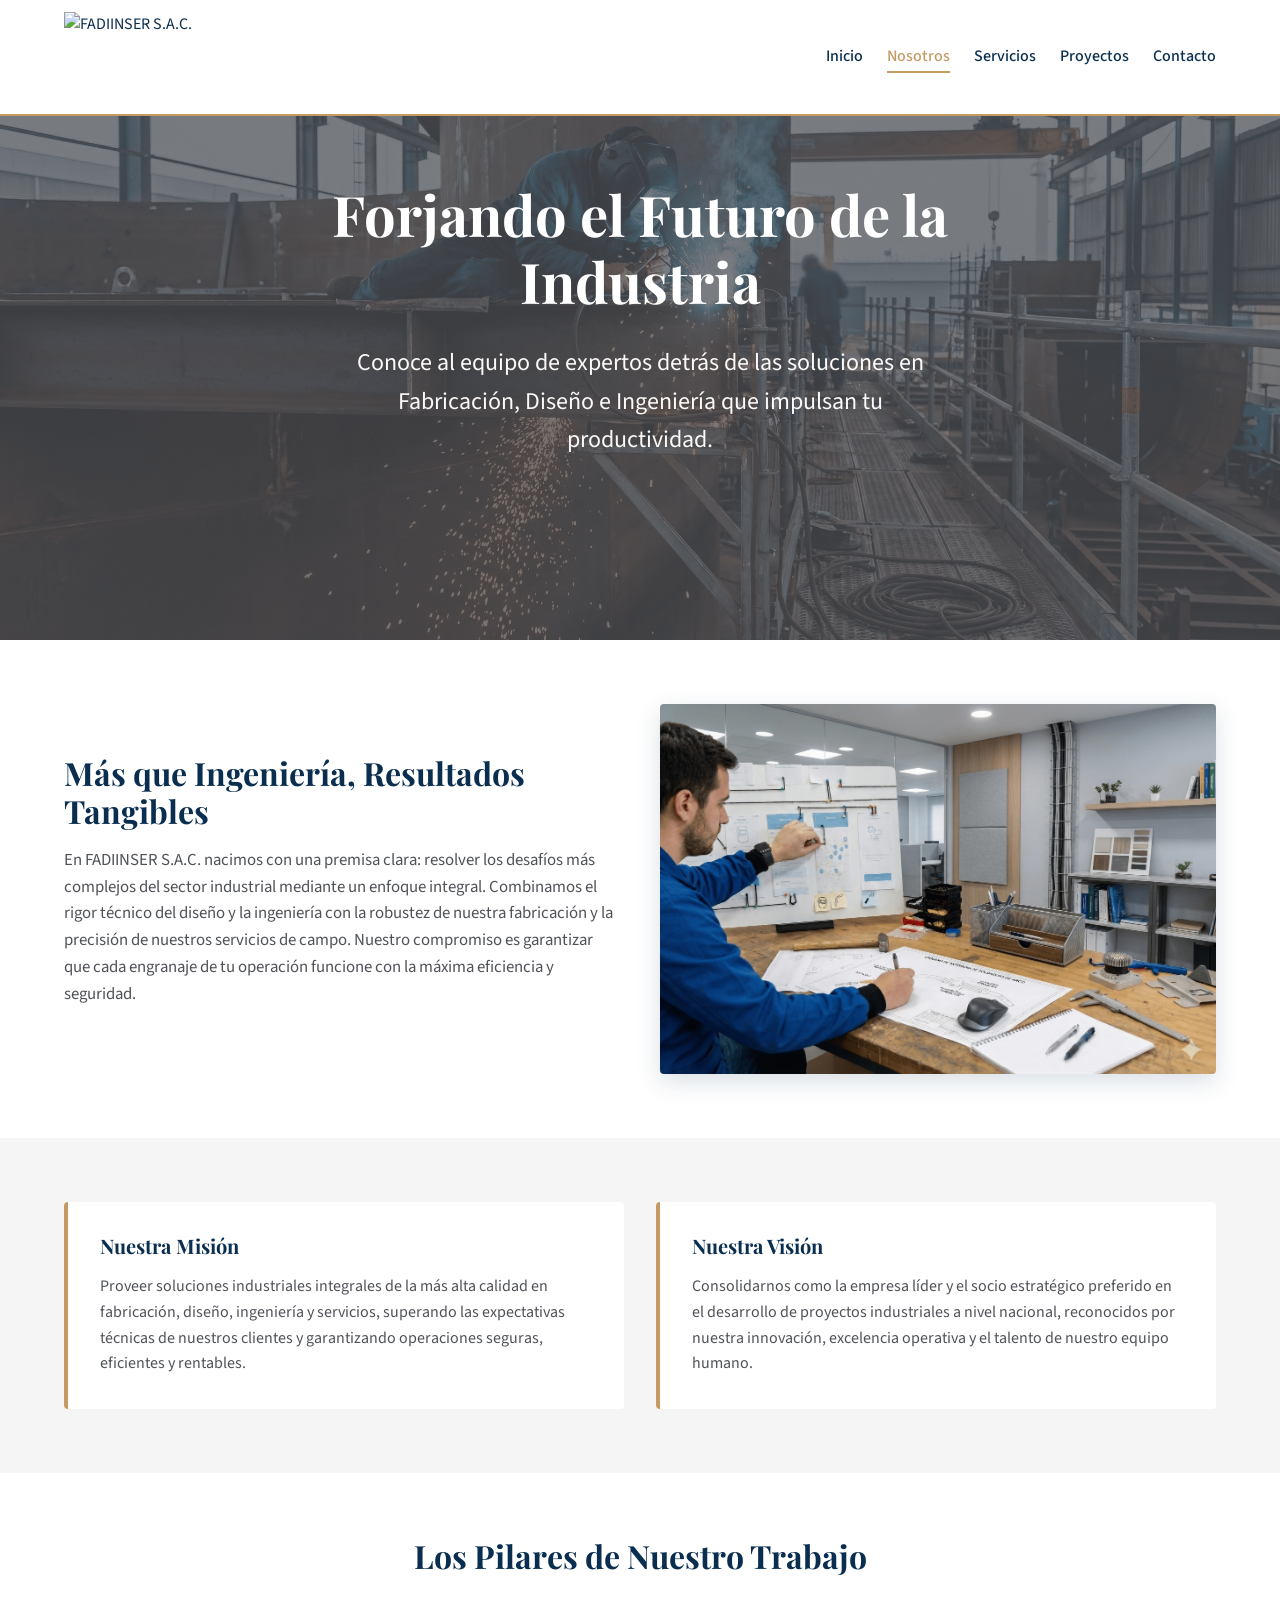
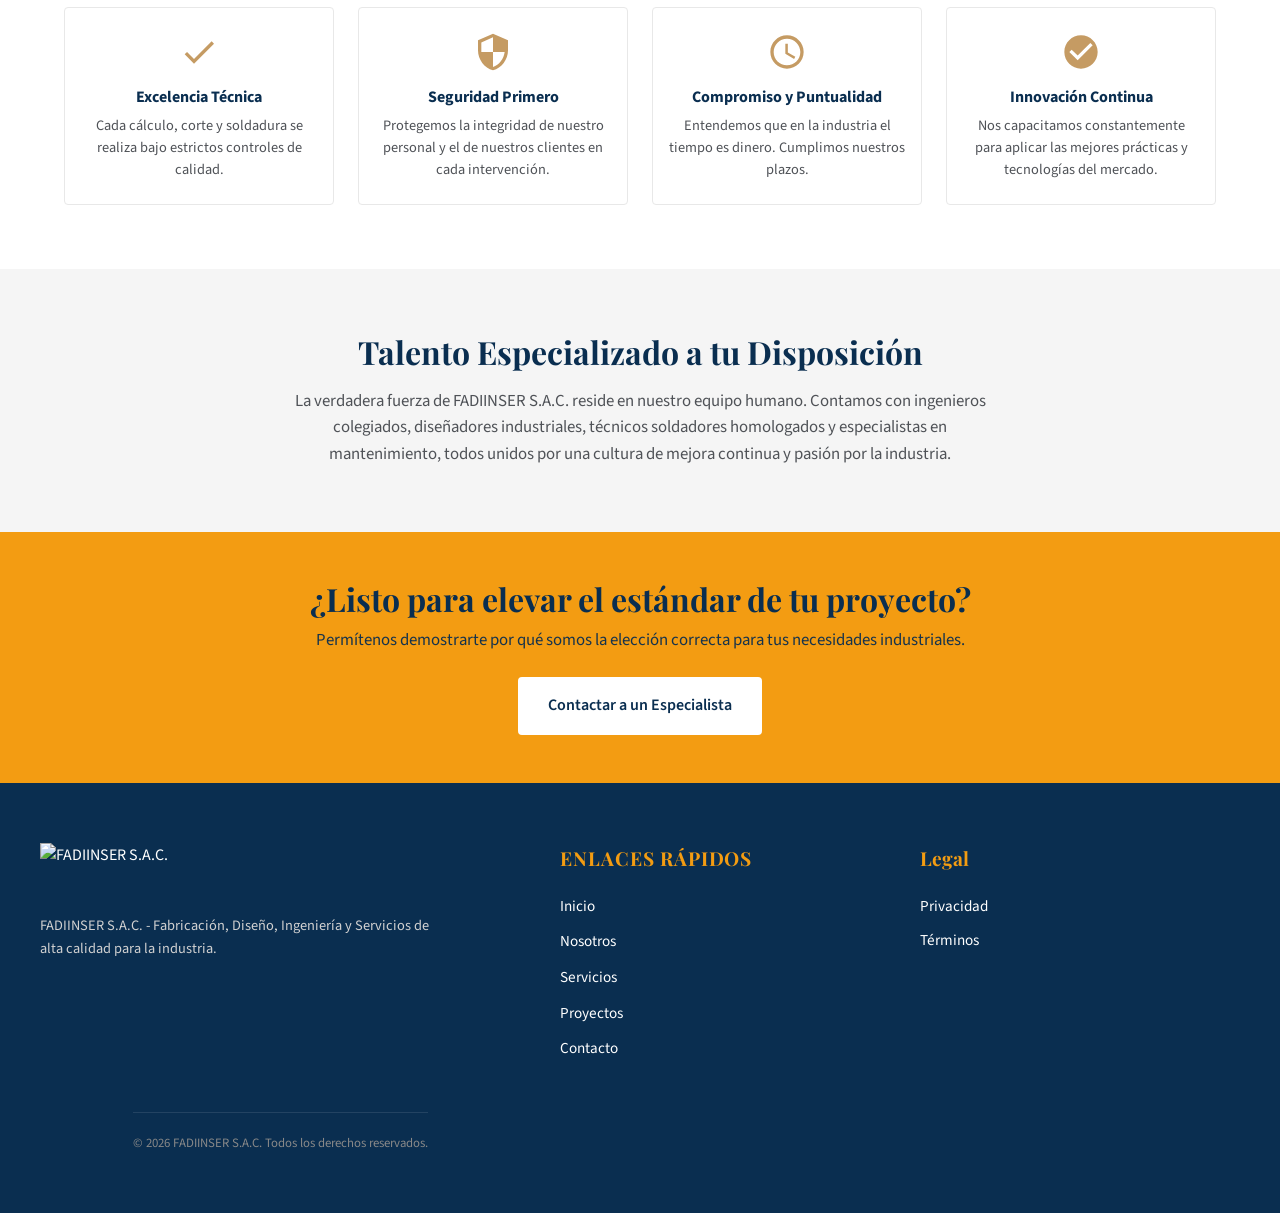
==== nosotros.html @ d908ea47 "Add files via upload" ====
<!DOCTYPE html>
<html lang="es">
<head>
  <meta charset="UTF-8">
  <meta name="viewport" content="width=device-width, initial-scale=1.0">
  <title>Nosotros | FADIINSER S.A.C.</title>
  <meta name="description" content="Conoce a FADIINSER S.A.C. Forjando el futuro de la industria con fabricación, diseño, ingeniería y servicios de excelencia.">
  <link rel="preconnect" href="https://fonts.googleapis.com">
  <link rel="preconnect" href="https://fonts.gstatic.com" crossorigin>
  <link href="https://fonts.googleapis.com/css2?family=Playfair+Display:wght@600;700&family=Source+Sans+3:wght@400;500;600;700&display=swap" rel="stylesheet">
  <link rel="stylesheet" href="css/styles.css">
</head>
<body>
  <header class="site-header">
    <div class="container">
      <a href="index.html" class="logo-link">        
        <img src="assets/logo.png" alt="FADIINSER S.A.C." class="logo-header">
      </a>
      <nav class="nav-main">
        <ul>
          <li><a href="index.html">Inicio</a></li>
          <li><a href="nosotros.html" class="active">Nosotros</a></li>
          <li><a href="index.html#servicios">Servicios</a></li>
          <li><a href="index.html#proyectos">Proyectos</a></li>
          <li><a href="index.html#contacto">Contacto</a></li>
        </ul>
      </nav>
    </div>
  </header>

  <main>
    <!-- 1. Hero Nosotros -->
    <section class="hero hero-about">
      <div class="container">
        <h1>Forjando el Futuro de la Industria</h1>
        <p class="hero-subtitle">
          Conoce al equipo de expertos detrás de las soluciones en Fabricación, Diseño e Ingeniería que impulsan tu productividad.
        </p>
      </div>
    </section>

    <!-- 2. Nuestra Identidad -->
    <section class="section identity-section">
      <div class="container">
        <div class="content-wrap">
          
          <div class="text-block">
            <h2>Más que Ingeniería, Resultados Tangibles</h2>
            <p>En FADIINSER S.A.C. nacimos con una premisa clara: resolver los desafíos más complejos del sector industrial mediante un enfoque integral. Combinamos el rigor técnico del diseño y la ingeniería con la robustez de nuestra fabricación y la precisión de nuestros servicios de campo. Nuestro compromiso es garantizar que cada engranaje de tu operación funcione con la máxima eficiencia y seguridad.</p>
          </div>
          <div class="visual-block">
            <img src="img/somos.png" alt="Fabricación de tanques de mezcla">
          </div>
        </div>
      </div>
    </section>

    <!-- 3. Misión y Visión -->
    <section class="section mission-vision">
      <div class="container">
        <div class="column">
          <h3>Nuestra Misión</h3>
          <p>Proveer soluciones industriales integrales de la más alta calidad en fabricación, diseño, ingeniería y servicios, superando las expectativas técnicas de nuestros clientes y garantizando operaciones seguras, eficientes y rentables.</p>
        </div>
        <div class="column">
          <h3>Nuestra Visión</h3>
          <p>Consolidarnos como la empresa líder y el socio estratégico preferido en el desarrollo de proyectos industriales a nivel nacional, reconocidos por nuestra innovación, excelencia operativa y el talento de nuestro equipo humano.</p>
        </div>
      </div>
    </section>

    <!-- 4. Valores Corporativos -->
    <section class="section">
      <div class="container">
        <div class="section-title">
          <h2>Los Pilares de Nuestro Trabajo</h2>
        </div>
        <div class="values-grid">
          <div class="value-card">
            <svg xmlns="http://www.w3.org/2000/svg" viewBox="0 0 24 24" fill="currentColor" aria-hidden="true">
              <path d="M9 16.17L4.83 12l-1.42 1.41L9 19 21 7l-1.41-1.41L9 16.17z"/>
            </svg>
            <h3>Excelencia Técnica</h3>
            <p>Cada cálculo, corte y soldadura se realiza bajo estrictos controles de calidad.</p>
          </div>
          <div class="value-card">
            <svg xmlns="http://www.w3.org/2000/svg" viewBox="0 0 24 24" fill="currentColor" aria-hidden="true">
              <path d="M12 1L3 5v6c0 5.55 3.84 10.74 9 12 5.16-1.26 9-6.45 9-12V5l-9-4zm0 10.99h7c-.53 4.12-3.28 7.79-7 8.94V12H5V6.3l7-3.11v8.8z"/>
            </svg>
            <h3>Seguridad Primero</h3>
            <p>Protegemos la integridad de nuestro personal y el de nuestros clientes en cada intervención.</p>
          </div>
          <div class="value-card">
            <svg xmlns="http://www.w3.org/2000/svg" viewBox="0 0 24 24" fill="currentColor" aria-hidden="true">
              <path d="M11.99 2C6.47 2 2 6.48 2 12s4.47 10 9.99 10C17.52 22 22 17.52 22 12S17.52 2 11.99 2zM12 20c-4.42 0-8-3.58-8-8s3.58-8 8-8 8 3.58 8 8-3.58 8-8 8zm.5-13H11v6l5.25 3.15.75-1.23-4.5-2.67z"/>
            </svg>
            <h3>Compromiso y Puntualidad</h3>
            <p>Entendemos que en la industria el tiempo es dinero. Cumplimos nuestros plazos.</p>
          </div>
          <div class="value-card">
            <svg xmlns="http://www.w3.org/2000/svg" viewBox="0 0 24 24" fill="currentColor" aria-hidden="true">
              <path d="M12 2C6.48 2 2 6.48 2 12s4.48 10 10 10 10-4.48 10-10S17.52 2 12 2zm-2 15l-5-5 1.41-1.41L10 14.17l7.59-7.59L19 8l-9 9z"/>
            </svg>
            <h3>Innovación Continua</h3>
            <p>Nos capacitamos constantemente para aplicar las mejores prácticas y tecnologías del mercado.</p>
          </div>
        </div>
      </div>
    </section>

    <!-- 5. El Equipo -->
    <section class="section team-section">
      <div class="container">
        <div class="content-wrap">
          <h2>Talento Especializado a tu Disposición</h2>
          <p>La verdadera fuerza de FADIINSER S.A.C. reside en nuestro equipo humano. Contamos con ingenieros colegiados, diseñadores industriales, técnicos soldadores homologados y especialistas en mantenimiento, todos unidos por una cultura de mejora continua y pasión por la industria.</p>
        </div>
      </div>
    </section>

    <!-- 6. CTA Cierre -->
    <section class="cta-strip">
      <div class="container">
        <h2>¿Listo para elevar el estándar de tu proyecto?</h2>
        <p>Permítenos demostrarte por qué somos la elección correcta para tus necesidades industriales.</p>
        <a href="index.html#contacto" class="btn">Contactar a un Especialista</a>
      </div>
    </section>
  </main>

  <footer class="site-footer">
    <div class="footer-grid">
      <div class="footer-brand">
        <img src="assets/logo.png" alt="FADIINSER S.A.C.">
        <p>FADIINSER S.A.C. - Fabricación, Diseño, Ingeniería y Servicios de alta calidad para la industria.</p>
      </div>
      <div class="footer-links">
        <h4>Enlaces rápidos</h4>
        <ul>
          <li><a href="index.html">Inicio</a></li>
          <li><a href="nosotros.html">Nosotros</a></li>
          <li><a href="index.html#servicios">Servicios</a></li>
          <li><a href="index.html#proyectos">Proyectos</a></li>
          <li><a href="index.html#contacto">Contacto</a></li>
        </ul>
      </div>
      <div class="footer-contact">
        <h4>Legal</h4>
        <p><a href="#">Privacidad</a></p>
        <p><a href="#">Términos</a></p>
      </div>
      
    <div class="footer-bottom">
      <p>© 2026 FADIINSER S.A.C. Todos los derechos reservados.</p>
    </div>
  </footer>
</body>
</html>
---- css/styles.css ----
/* ============================================
   FADIINSER S.A.C. - Estilos Corporativos
   Paleta: #0A2E50 | #C59B63 | #4F5257 | #F39C12
   ============================================ */

:root {
  --color-primary: #0A2E50;
  --color-secondary: #C59B63;
  --color-neutral: #4F5257;
  --color-cta: #F39C12;
  --color-white: #ffffff;
  --color-light: #f5f5f5;
  --color-text-light: #e8e8e8;
  --font-heading: 'Playfair Display', 'Georgia', serif;
  --font-body: 'Source Sans 3', 'Segoe UI', sans-serif;
  --max-width: 1200px;
  --section-padding: 4rem 1.5rem;
  --transition: 0.3s ease;
  --header-offset: 5rem;
}

*, *::before, *::after {
  box-sizing: border-box;
  margin: 0;
  padding: 0;
}

html {
  scroll-behavior: smooth;
}

body {
  font-family: var(--font-body);
  font-size: 1rem;
  line-height: 1.6;
  color: var(--color-primary);
  background: var(--color-white);
  overflow-x: hidden;
}

img {
  max-width: 100%;
  height: auto;
  display: block;
}

a {
  color: inherit;
  text-decoration: none;
  transition: color var(--transition), opacity var(--transition);
}

ul {
  list-style: none;
}

/* Tipografía */
h1, h2, h3 {
  font-family: var(--font-heading);
  color: var(--color-primary);
  font-weight: 700;
  line-height: 1.2;
}

h1 { font-size: clamp(2rem, 5vw, 2.75rem); }
h2 { font-size: clamp(1.5rem, 4vw, 2rem); margin-bottom: 1rem; }
h3 { font-size: 1.25rem; margin-bottom: 0.75rem; }

/* Botones */
.btn {
  display: inline-block;
  padding: 0.875rem 1.75rem;
  font-family: var(--font-body);
  font-weight: 600;
  font-size: 1rem;
  border-radius: 4px;
  border: 2px solid transparent;
  cursor: pointer;
  transition: background var(--transition), color var(--transition), border-color var(--transition), transform 0.2s ease;
}

.btn:hover {
  transform: translateY(-2px);
  background-color: #C59B63; /* Usando tu paleta dorada */
  border-color: #0A2E50;
}

.btn-primary {
  background: var(--color-cta);
  color: var(--color-primary);
  border-color: var(--color-cta);
}

.btn-primary:hover {
  background: #e08e0b;
  border-color: #e08e0b;
  color: var(--color-primary);
}

.btn-secondary {
  background: transparent;
  color: var(--color-neutral);
  border-color: var(--color-neutral);
}

.btn-secondary:hover {
  background: var(--color-neutral);
  color: var(--color-white);
}

/* Navegación */
.site-header {
  position: fixed;
  top: 0;
  left: 0;
  right: 0;
  z-index: 1000;
  background: #ffffff;
  border-bottom: 2px solid var(--color-secondary);
}

.site-header .container {
  display: flex;
  align-items: center;
  justify-content: space-between;
  max-width: var(--max-width);
  margin: 0 auto;
  padding: 0.75rem 1.5rem;
}

.logo-header {
  height: 90px;
  width: auto;
}

.nav-main ul {
  display: flex;
  gap: 1.5rem;
  align-items: center;
}

.nav-main a {
  color: var(--color-primary);
  font-weight: 500;
  padding: 0.25rem 0;
  border-bottom: 2px solid transparent;
}

.nav-main a:hover,
.nav-main a.active {
  color: var(--color-secondary);
  border-bottom-color: var(--color-secondary);
}

/* Hero Home */
.hero {
  min-height: 100vh;
  display: flex;
  align-items: center;
  justify-content: center;
  text-align: center;
  position: relative;
  background: var(--color-primary) url("../img/Portada.png") center/cover no-repeat;
  padding: 6rem 1.5rem 4rem;
}

.hero::before {
  content: '';
  position: absolute;
  inset: 0;
  background: linear-gradient(135deg, rgba(10, 46, 80, 0.78) 0%, rgba(10, 46, 80, 0.6) 45%, rgba(10, 46, 80, 0.85) 100%);
}

.hero .container {
  position: relative;
  z-index: 1;
  max-width: 750px;
}

.hero h1 {
  color: #ffffff;
  margin-bottom: 1rem;
}

.hero .hero-subtitle {
  color: var(--color-text-light);
  font-size: 1.125rem;
  margin-bottom: 2rem;
  max-width: 600px;
  margin-left: auto;
  margin-right: auto;
}

.hero-buttons {
  display: flex;
  flex-wrap: wrap;
  gap: 1rem;
  justify-content: center;
}

/* Cintillo de Confianza */
.trust-strip {
  background: var(--color-light);
  padding: 2rem 1.5rem;
  border-top: 3px solid var(--color-secondary);
  border-bottom: 3px solid var(--color-secondary);
}

.trust-strip .container {
  max-width: var(--max-width);
  margin: 0 auto;
  display: grid;
  grid-template-columns: repeat(3, 1fr);
  gap: 2rem;
  text-align: center;
}

.trust-item {
  padding: 0 1rem;
}

.trust-item svg {
  width: 48px;
  height: 48px;
  margin: 0 auto 0.75rem;
  display: block;
  color: var(--color-secondary);
}

.trust-item h3 {
  font-size: 1rem;
  color: var(--color-primary);
  margin-bottom: 0.25rem;
}

.trust-item p {
  font-size: 0.9rem;
  color: var(--color-neutral);
}

/* Secciones genéricas */
.section {
  padding: var(--section-padding);
}

/* Compensar header fijo al hacer scroll a anclas (#servicios, #proyectos, #contacto, etc.) */
section[id] {
  scroll-margin-top: var(--header-offset);
}

.container {
  max-width: var(--max-width);
  margin: 0 auto;
  padding: 0 1.5rem;
}

.section-title {
  text-align: center;
  margin-bottom: 2rem;
}

.section-title h2 {
  margin-bottom: 0.5rem;
}

.section-title .subtitle {
  color: var(--color-neutral);
  font-size: 1.05rem;
}

/* Quiénes Somos (resumen) */
.about-summary {
  background: var(--color-white);
}

.about-summary .content-wrap {
  max-width: 720px;
  margin: 0 auto;
  text-align: center;
}

.about-summary p {
  color: var(--color-neutral);
  margin-bottom: 1.5rem;
  font-size: 1.05rem;
}

.link-cta {
  color: var(--color-cta) !important;
  font-weight: 600;
  border-bottom: 2px solid var(--color-cta);
  padding-bottom: 2px;
}

.link-cta:hover {
  opacity: 0.85;
}

/* Grid Servicios */
.services-grid {
  display: grid;
  grid-template-columns: repeat(4, 1fr);
  gap: 1.5rem;
  margin-top: 2rem;
}

.service-card {
  background: var(--color-white);
  border: 1px solid #e0e0e0;
  border-top: 4px solid var(--color-secondary);
  padding: 1.75rem;
  border-radius: 4px;
  transition: box-shadow var(--transition), transform var(--transition);
}

.service-card:hover {
  box-shadow: 0 8px 24px rgba(10, 46, 80, 0.12);
  transform: translateY(-4px);
}

.service-card h3 {
  color: var(--color-primary);
  margin-bottom: 0.75rem;
  font-family: var(--font-body);
  font-weight: 700;
}

.service-card p {
  color: var(--color-neutral);
  font-size: 0.95rem;
  margin-bottom: 1rem;
}

.service-card a {
  color: var(--color-cta);
  font-weight: 600;
  font-size: 0.95rem;
}

.service-card a:hover {
  text-decoration: underline;
}

/* Proyectos Destacados */
.projects-section {
  background: var(--color-light);
}

.projects-gallery {
  display: grid;
  grid-template-columns: repeat(3, 1fr);
  gap: 1.5rem;
  margin-top: 2rem;
}

.project-item {
  position: relative;
  border-radius: 4px;
  overflow: hidden;
  aspect-ratio: 4/3;
  background: var(--color-neutral);
}

.project-item img {
  width: 100%;
  height: 100%;
  object-fit: cover;
}

.project-item .caption {
  position: absolute;
  bottom: 0;
  left: 0;
  right: 0;
  padding: 1.25rem;
  background: linear-gradient(transparent, rgba(10, 46, 80, 0.9));
  color: var(--color-white);
  font-weight: 600;
  font-size: 1rem;
}

/* Contacto */
.contact-section .container {
  display: grid;
  grid-template-columns: 1fr 1fr;
  gap: 3rem;
  align-items: start;
}

.contact-info h2 {
  margin-bottom: 1rem;
}

.contact-info p {
  color: var(--color-neutral);
  margin-bottom: 1.5rem;
}

.contact-form {
  background: var(--color-light);
  padding: 2rem;
  border-radius: 4px;
  border-top: 4px solid var(--color-secondary);
}

.contact-form label {
  display: block;
  font-weight: 600;
  color: var(--color-primary);
  margin-bottom: 0.35rem;
  font-size: 0.95rem;
}

.contact-form input,
.contact-form textarea {
  width: 100%;
  padding: 0.75rem;
  margin-bottom: 1rem;
  border: 1px solid #ccc;
  border-radius: 4px;
  font-family: var(--font-body);
  font-size: 1rem;
}

.contact-form textarea {
  min-height: 120px;
  resize: vertical;
}

.contact-form button[type="submit"] {
  width: 100%;
  padding: 0.875rem;
  background: var(--color-cta);
  color: var(--color-primary);
  border: none;
  font-weight: 600;
  font-size: 1rem;
  border-radius: 4px;
  cursor: pointer;
  transition: background var(--transition);
}

.contact-form button[type="submit"]:hover {
  background: #e08e0b;
}

.whatsapp-btn {
  margin-bottom: 1.5rem;
}

/* Footer */
.site-footer {
  background: var(--color-primary);
  color: var(--color-text-light);
  padding: 3rem 1.5rem 1.5rem;
}

.footer-grid {
  max-width: var(--max-width);
  margin: 0 auto 2rem;
  display: grid;
  grid-template-columns: 2fr 1fr;
  gap: 2rem;
  align-items: start;
}

.footer-brand img {
  height: 56px;
  width: auto;
  margin-bottom: 0.75rem;
}

.footer-brand p {
  font-size: 0.95rem;
  max-width: 400px;
  line-height: 1.5;
  color: rgba(255,255,255,0.9);
}

.footer-links h4 {
  color: var(--color-white);
  font-size: 0.9rem;
  text-transform: uppercase;
  letter-spacing: 0.05em;
  margin-bottom: 1rem;
  font-family: var(--font-body);
}

.footer-links ul {
  display: block;         /* Lista en columna */
  padding-left: 0;
  margin: 0;
}

.footer-links ul li + li {
  margin-top: 0.35rem;    /* Espaciado vertical entre enlaces */
}

.footer-links a {
  color: rgba(255,255,255,0.85);
  font-size: 0.95rem;
}

.footer-links a:hover {
  color: var(--color-secondary);
}

.footer-bottom {
  max-width: var(--max-width);
  margin: 0 auto;
  padding-top: 1.5rem;
  border-top: 1px solid rgba(255,255,255,0.15);
  text-align: center;
  font-size: 0.9rem;
  color: rgba(255,255,255,0.75);
}

/* ========== PÁGINA NOSOTROS ========== */

.hero-about {
  min-height: 60vh;
  display: flex;
  align-items: center;
  justify-content: center;
  text-align: center;
  position: relative;
  background: var(--color-neutral) url('../img/proyecto-tanques-mezcla.png') center/cover no-repeat;
  padding: 7rem 1.5rem 4rem;
}

.hero-about::before {
  content: '';
  position: absolute;
  inset: 0;
  background: rgba(79, 82, 87, 0.75);
}

.hero-about .container {
  position: relative;
  z-index: 1;
}

.hero-about h1 {
  color: var(--color-white);
  margin-bottom: 0.75rem;
}

.hero-about .hero-subtitle {
  color: var(--color-text-light);
  font-size: 1.125rem;
  max-width: 600px;
  margin: 0 auto;
}

/* Identidad */
.identity-section .content-wrap {
  display: grid;
  grid-template-columns: 1fr 1fr;
  gap: 2.5rem;
  align-items: center;
}

.identity-section .text-block p {
  color: var(--color-neutral);
  font-size: 1.05rem;
  margin-bottom: 1rem;
}

.identity-section .visual-block {
  border-radius: 4px;
  overflow: hidden;
  box-shadow: 0 8px 24px rgba(10, 46, 80, 0.15);
}

.identity-section .visual-block img {
  width: 100%;
  height: 100%;
  object-fit: cover;
}

/* Misión y Visión */
.mission-vision {
  background: var(--color-light);
}

.mission-vision .container {
  display: grid;
  grid-template-columns: 1fr 1fr;
  gap: 2rem;
}

.mission-vision .column {
  background: var(--color-white);
  padding: 2rem;
  border-radius: 4px;
  border-left: 4px solid var(--color-secondary);
}

.mission-vision h3 {
  margin-bottom: 1rem;
}

.mission-vision p {
  color: var(--color-neutral);
  font-size: 1rem;
}

/* Valores (4 columnas) */
.values-grid {
  display: grid;
  grid-template-columns: repeat(4, 1fr);
  gap: 1.5rem;
  margin-top: 2rem;
}

.value-card {
  text-align: center;
  padding: 1.5rem 1rem;
  background: var(--color-white);
  border: 1px solid #e8e8e8;
  border-radius: 4px;
  transition: box-shadow var(--transition);
}

.value-card:hover {
  box-shadow: 0 6px 20px rgba(10, 46, 80, 0.1);
}

.value-card svg {
  width: 40px;
  height: 40px;
  margin: 0 auto 1rem;
  display: block;
  color: var(--color-secondary);
}

.value-card h3 {
  font-size: 1rem;
  color: var(--color-primary);
  margin-bottom: 0.5rem;
  font-family: var(--font-body);
}

.value-card p {
  color: var(--color-neutral);
  font-size: 0.9rem;
  line-height: 1.5;
}

/* Equipo */
.team-section {
  background: var(--color-light);
}

.team-section .content-wrap {
  max-width: 720px;
  margin: 0 auto;
  text-align: center;
}

.team-section p {
  color: var(--color-neutral);
  font-size: 1.05rem;
}

/* CTA Cierre Nosotros */
.cta-strip {
  background: var(--color-cta);
  padding: 3rem 1.5rem;
  text-align: center;
}

.cta-strip h2 {
  color: var(--color-primary);
  margin-bottom: 0.5rem;
}

.cta-strip p {
  color: var(--color-primary);
  margin-bottom: 1.5rem;
  font-size: 1.05rem;
  opacity: 0.95;
}

.cta-strip .btn {
  background: var(--color-white);
  color: var(--color-primary);
  border-color: var(--color-white);
}

.cta-strip .btn:hover {
  background: var(--color-primary);
  color: var(--color-white);
  border-color: var(--color-primary);
}

/* Placeholder imágenes */
.hero-placeholder,
.project-placeholder,
.identity-placeholder {
  background: linear-gradient(135deg, var(--color-neutral) 0%, var(--color-primary) 100%);
  display: flex;
  align-items: center;
  justify-content: center;
  color: rgba(255,255,255,0.6);
  font-size: 0.9rem;
  text-align: center;
  padding: 2rem;
}

.project-placeholder { aspect-ratio: 4/3; }
.identity-placeholder { min-height: 280px; }

/* Responsive */
@media (max-width: 992px) {
  .services-grid {
    grid-template-columns: repeat(2, 1fr);
  }
  .projects-gallery {
    grid-template-columns: 1fr;
  }
  .contact-section .container {
    grid-template-columns: 1fr;
  }
  .mission-vision .container {
    grid-template-columns: 1fr;
  }
  .identity-section .content-wrap {
    grid-template-columns: 1fr;
  }
  .values-grid {
    grid-template-columns: repeat(2, 1fr);
  }
  .footer-grid {
    grid-template-columns: 1fr;
  }
}

@media (max-width: 768px) {
  .trust-strip .container {
    grid-template-columns: 1fr;
  }
  .services-grid {
    grid-template-columns: 1fr;
  }
  .values-grid {
    grid-template-columns: 1fr;
  }
  .hero-buttons {
    flex-direction: column;
  }
  .hero-buttons .btn {
    width: 100%;
    max-width: 280px;
  }
  .nav-main ul {
    gap: 1rem;
  }
}

@media (max-width: 480px) {
  :root {
    --section-padding: 3rem 1rem;
  }
  .site-header .container {
    flex-direction: column;
    gap: 0.75rem;
  }
  .nav-main ul {
    flex-wrap: wrap;
    justify-content: center;
  }
}

/* En tu archivo CSS */
.logo-principal {
  height: 80px; /* Ajusta este número según lo que necesites */
  width: auto;  /* Esto mantiene la proporción de la imagen */
}

/* Estilos para la sección Quiénes Somos */
.about-grid {
  display: flex;
  align-items: center; /* Centra todo verticalmente */
  gap: 40px; /* Le da un respiro entre la foto y el texto */
  padding: 40px 0;
}

.about-image {
  flex: 1; /* Toma la mitad del ancho de la pantalla */
}

.about-image img {
  width: 100%;
  border-radius: 10px; /* Le da unos bordes redondeados elegantes */
  box-shadow: 0 4px 15px rgba(0,0,0,0.1); /* Le pone una sombrita profesional */
}

.about-text {
  flex: 1; /* Toma la otra mitad del ancho */
}

/* Sección Hero 'Nosotros' - Solución Exacta  portada*/
.hero-about {
  /* PASO CLAVE: Usamos la imagen como FONDO de la sección completa */
  /* El linear-gradient aplica una capa azul oscuro transparente (0.7) para que el texto blanco resalte */
  background: var(--color-primary) url("../img/hero-about.png") center/cover no-repeat;
  
  background-size: cover;       /* La imagen se estira para cubrir todo */
  background-position: center;   /* La imagen se centra */
  background-repeat: no-repeat; /* No se repite */
  
  /* Aumento de padding para darle altura profesional a la sección hero */
  padding: 180px 0;             /* Mucho más espacio arriba y abajo */
  
  /* Centrado de todo el texto */
  text-align: center;
  color: #ffffff;               /* Texto blanco */
}

/* Alineación y estructura del contenedor interno */
.hero-about .container {
  max-width: 800px; /* Limitamos el ancho para que el texto no sea muy largo */
  margin: 0 auto;    /* Centramos el contenedor */
  display: flex;
  flex-direction: column;
  align-items: center; /* Centrado horizontal de los elementos flex */
}

/* Estilo para el título H1 centrado */
.hero-about h1 {
  font-size: 3.5rem; /* Título grande */
  color: #ffffff;
  margin-bottom: 30px;
  font-weight: 700;
}

/* Estilo para el subtítulo P centrado */
.hero-about .hero-subtitle {
  font-size: 1.5rem; /* Subtítulo grande */
  color: #fcfaf8;
  line-height: 1.6;
  margin: 0;
}

/* Estilos para el Footer (Referencia image_e51dc8.png) */
.site-footer {
  background-color: #0A2E50; /* Azul oscuro corporativo */
  color: #ffffff;
  padding: 60px 0 20px;
}

.footer-grid {
  display: grid;
  grid-template-columns: 1.5fr 1fr 1fr; /* Tres columnas */
  gap: 40px;
  margin-bottom: 40px;
}

/* Títulos en Ámbar Brillante como en la imagen */
.site-footer h4 {
  color: #F39C12; 
  font-family: 'Playfair Display', serif;
  margin-bottom: 20px;
  font-size: 1.2rem;
}

.footer-brand p {
  font-size: 0.9rem;
  line-height: 1.6;
  margin-top: 15px;
  color: #d1d1d1;
}

.footer-links ul {
  list-style: none;
  padding: 0;
}

.footer-links li {
  margin-bottom: 10px;
}

.footer-links a, .footer-contact a {
  color: #ffffff;
  text-decoration: none;
  transition: color 0.3s;
}

.footer-links a:hover {
  color: #F39C12;
}

.footer-contact p {
  margin-bottom: 10px;
  font-size: 0.95rem;
}

.footer-bottom {
  border-top: 1px solid rgba(255, 255, 255, 0.1);
  padding-top: 20px;
  text-align: center;
  font-size: 0.8rem;
  color: #888;
}

/* Ajuste para el logo en el footer */
.footer-logo {
  height: 40px; /* Ajusta según el tamaño de tu logo */
  width: auto;
  filter: brightness(0) invert(1); /* Opcional: hace el logo blanco si es necesario */
}

/* Esto justifica todos los párrafos que estén dentro de about-text */
.about-text p {
  text-align: justify;
  line-height: 1.6; /* Un poquito de espacio entre líneas para que se lea mejor */
}

.Services-grid p {
  text-align: center;
  line-height: 1.6; /* Un poquito de espacio entre líneas para que se lea mejor */
}
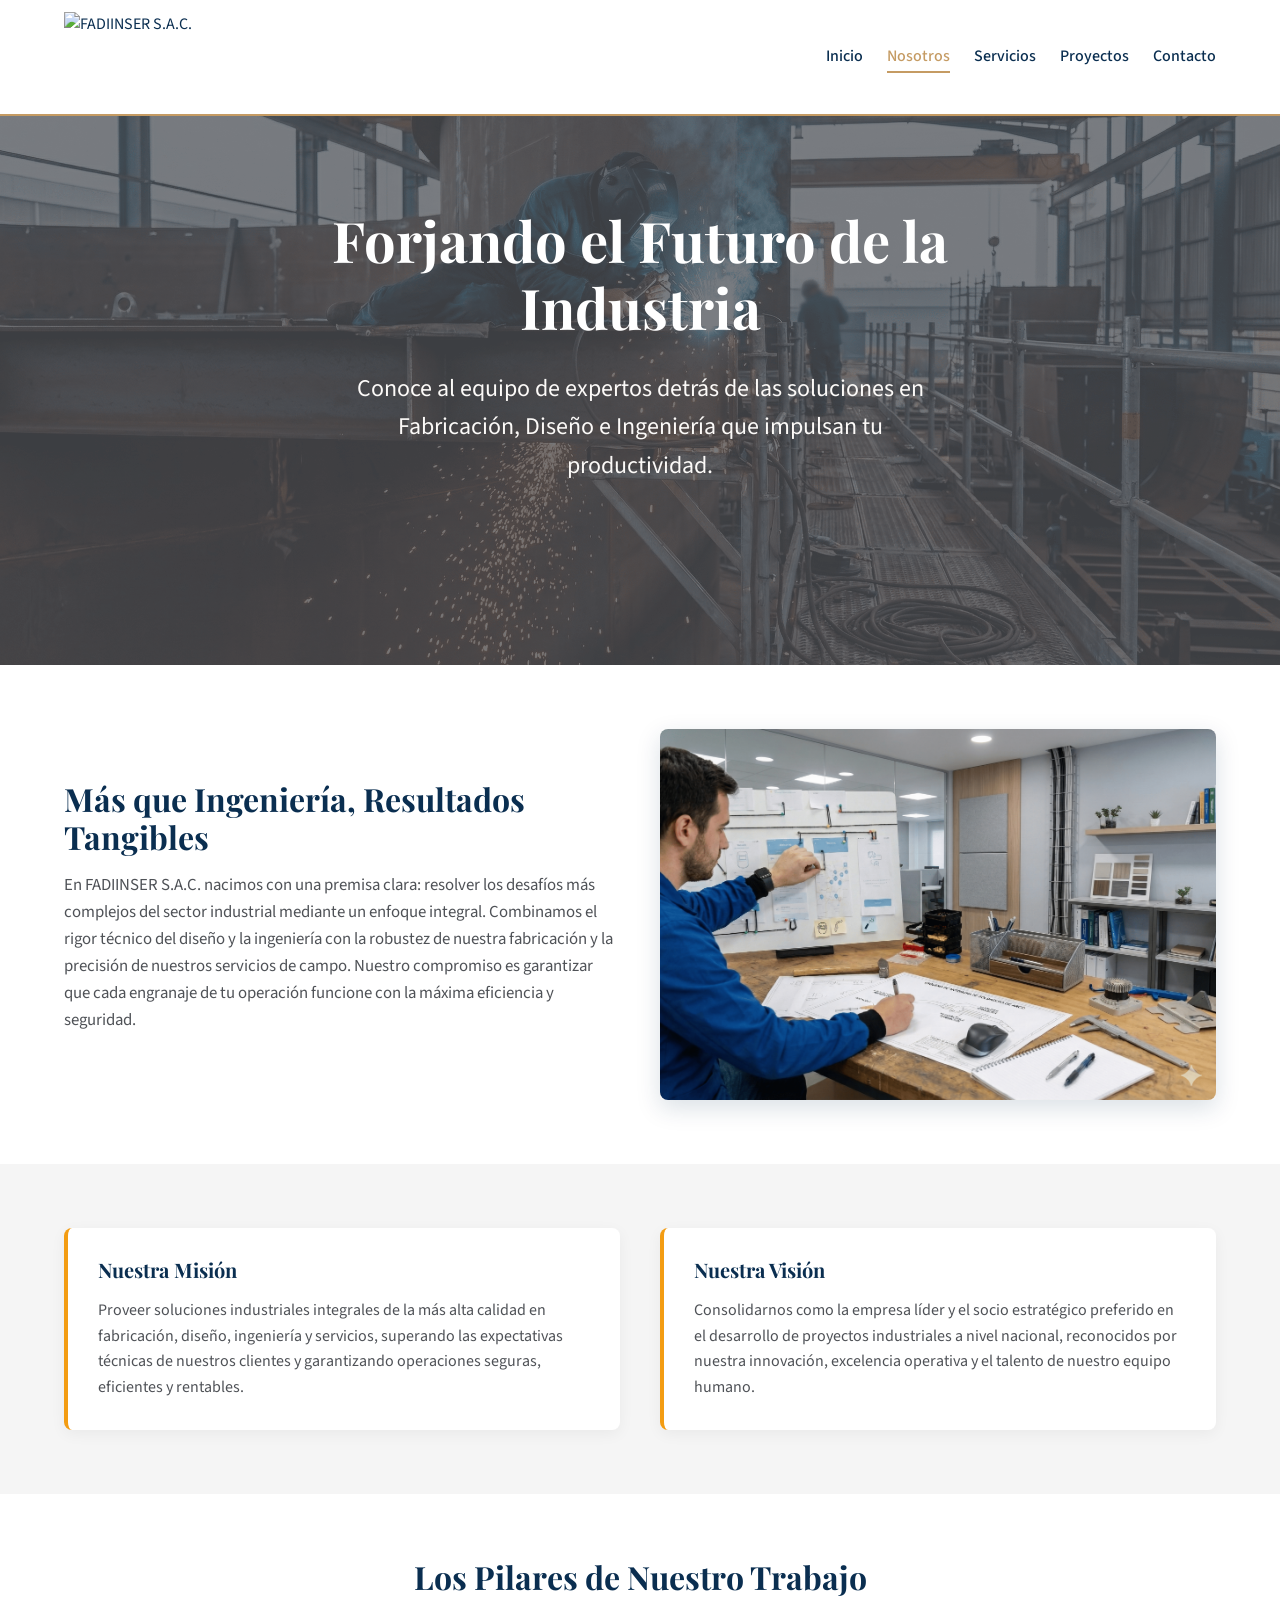
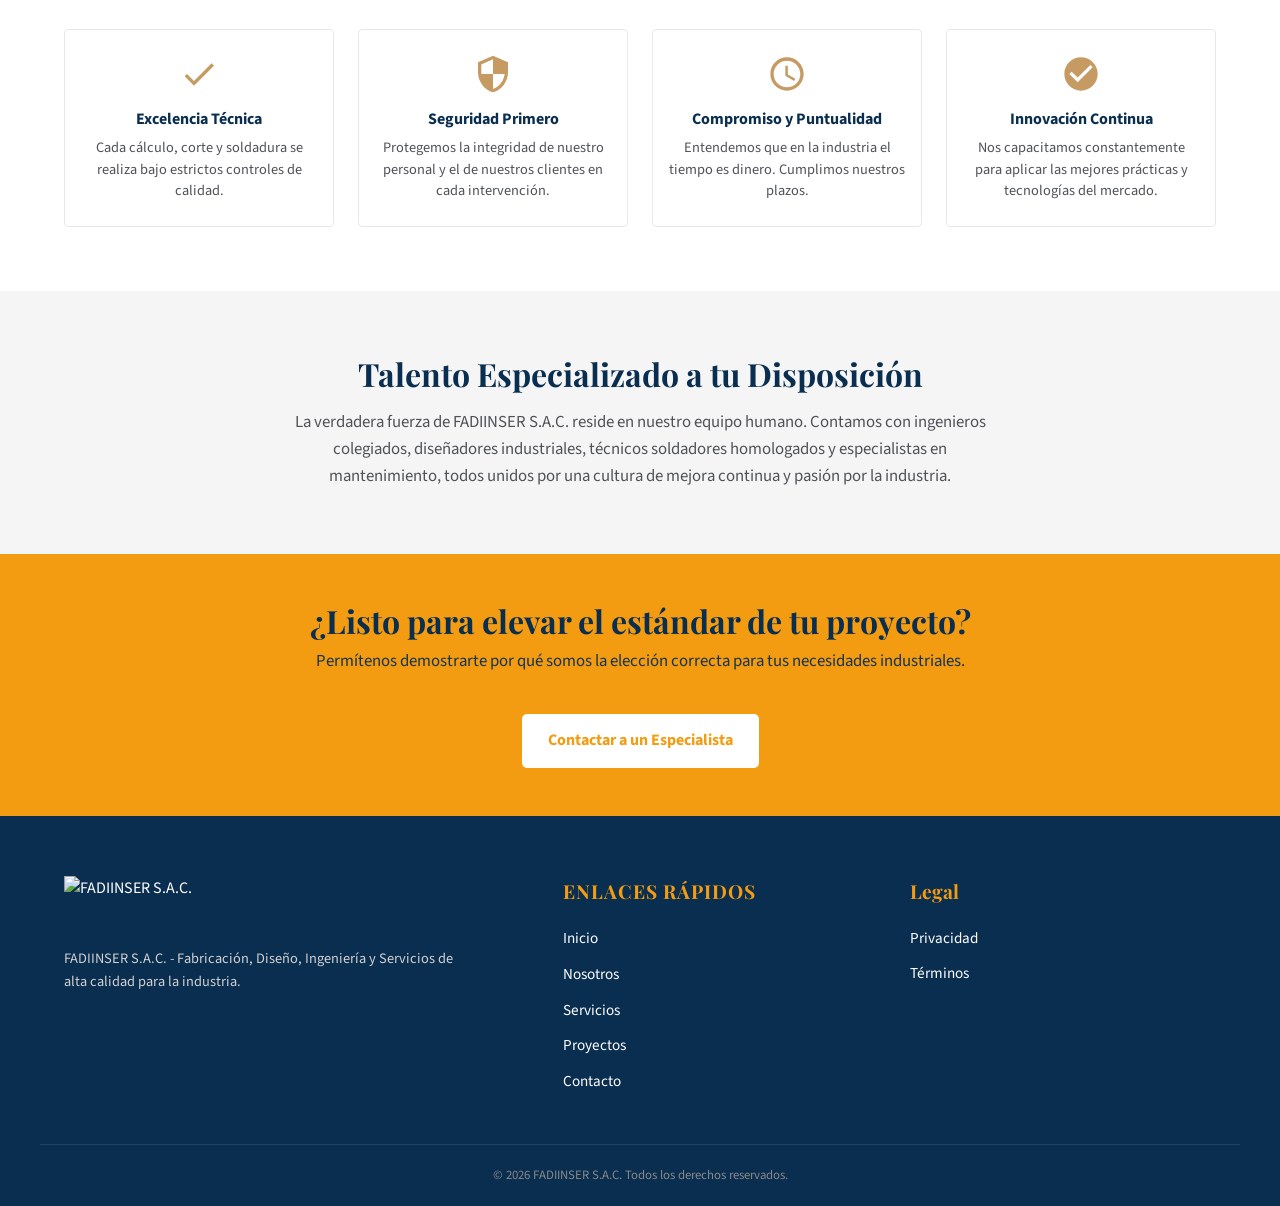
==== commit 8d2d4fdd: "confirmar cambios" ====
--- a/nosotros.html
+++ b/nosotros.html
@@ -8,9 +8,15 @@
   <link rel="preconnect" href="https://fonts.googleapis.com">
   <link rel="preconnect" href="https://fonts.gstatic.com" crossorigin>
   <link href="https://fonts.googleapis.com/css2?family=Playfair+Display:wght@600;700&family=Source+Sans+3:wght@400;500;600;700&display=swap" rel="stylesheet">
+  <link rel="stylesheet" href="https://cdnjs.cloudflare.com/ajax/libs/font-awesome/6.5.1/css/all.min.css" integrity="sha512-DTOQO9RWCH3ppGqcWaEA1BIZOC6xxalwEsw9c2QQeAIftl+Vegovlnee1c9QX4TctnWMn13TZye+giMm8e2LwA==" crossorigin="anonymous" referrerpolicy="no-referrer" />
   <link rel="stylesheet" href="css/styles.css">
 </head>
 <body>
+
+  <a href="https://wa.me/51929845017" class="whatsapp-float" aria-label="Abrir conversación de WhatsApp para cotizar" target="_blank" rel="noopener noreferrer">
+    <i class="fa-brands fa-whatsapp" aria-hidden="true"></i>
+  </a>
+
   <header class="site-header">
     <div class="container">
       <a href="index.html" class="logo-link">        
@@ -29,9 +35,8 @@
   </header>
 
   <main>
-    <!-- 1. Hero Nosotros -->
     <section class="hero hero-about">
-      <div class="container">
+      <div class="container revelar">
         <h1>Forjando el Futuro de la Industria</h1>
         <p class="hero-subtitle">
           Conoce al equipo de expertos detrás de las soluciones en Fabricación, Diseño e Ingeniería que impulsan tu productividad.
@@ -39,65 +44,64 @@
       </div>
     </section>
 
-    <!-- 2. Nuestra Identidad -->
     <section class="section identity-section">
       <div class="container">
-        <div class="content-wrap">
+        <div class="content-wrap" style="display: flex; gap: 40px; align-items: center; flex-wrap: wrap;">
           
-          <div class="text-block">
+          <div class="text-block revelar" style="flex: 1; min-width: 300px;">
             <h2>Más que Ingeniería, Resultados Tangibles</h2>
             <p>En FADIINSER S.A.C. nacimos con una premisa clara: resolver los desafíos más complejos del sector industrial mediante un enfoque integral. Combinamos el rigor técnico del diseño y la ingeniería con la robustez de nuestra fabricación y la precisión de nuestros servicios de campo. Nuestro compromiso es garantizar que cada engranaje de tu operación funcione con la máxima eficiencia y seguridad.</p>
           </div>
-          <div class="visual-block">
-            <img src="img/somos.png" alt="Fabricación de tanques de mezcla">
+
+          <div class="visual-block revelar" style="flex: 1; min-width: 300px;">
+            <img src="img/somos.png" alt="Fabricación de tanques de mezcla" style="width: 100%; border-radius: 8px; box-shadow: 0 4px 15px rgba(0,0,0,0.1);">
           </div>
+
         </div>
       </div>
     </section>
 
-    <!-- 3. Misión y Visión -->
     <section class="section mission-vision">
-      <div class="container">
-        <div class="column">
+      <div class="container" style="display: flex; gap: 40px; flex-wrap: wrap;">
+        <div class="column revelar" style="flex: 1; background: #fff; padding: 30px; border-radius: 8px; box-shadow: 0 4px 15px rgba(0,0,0,0.05); border-left: 4px solid #F39C12;">
           <h3>Nuestra Misión</h3>
           <p>Proveer soluciones industriales integrales de la más alta calidad en fabricación, diseño, ingeniería y servicios, superando las expectativas técnicas de nuestros clientes y garantizando operaciones seguras, eficientes y rentables.</p>
         </div>
-        <div class="column">
+        <div class="column revelar" style="flex: 1; background: #fff; padding: 30px; border-radius: 8px; box-shadow: 0 4px 15px rgba(0,0,0,0.05); border-left: 4px solid #F39C12;">
           <h3>Nuestra Visión</h3>
           <p>Consolidarnos como la empresa líder y el socio estratégico preferido en el desarrollo de proyectos industriales a nivel nacional, reconocidos por nuestra innovación, excelencia operativa y el talento de nuestro equipo humano.</p>
         </div>
       </div>
     </section>
 
-    <!-- 4. Valores Corporativos -->
-    <section class="section">
+    <section class="section values-section">
       <div class="container">
-        <div class="section-title">
+        <div class="section-title revelar">
           <h2>Los Pilares de Nuestro Trabajo</h2>
         </div>
         <div class="values-grid">
-          <div class="value-card">
+          <div class="value-card revelar">
             <svg xmlns="http://www.w3.org/2000/svg" viewBox="0 0 24 24" fill="currentColor" aria-hidden="true">
               <path d="M9 16.17L4.83 12l-1.42 1.41L9 19 21 7l-1.41-1.41L9 16.17z"/>
             </svg>
             <h3>Excelencia Técnica</h3>
             <p>Cada cálculo, corte y soldadura se realiza bajo estrictos controles de calidad.</p>
           </div>
-          <div class="value-card">
+          <div class="value-card revelar">
             <svg xmlns="http://www.w3.org/2000/svg" viewBox="0 0 24 24" fill="currentColor" aria-hidden="true">
               <path d="M12 1L3 5v6c0 5.55 3.84 10.74 9 12 5.16-1.26 9-6.45 9-12V5l-9-4zm0 10.99h7c-.53 4.12-3.28 7.79-7 8.94V12H5V6.3l7-3.11v8.8z"/>
             </svg>
             <h3>Seguridad Primero</h3>
             <p>Protegemos la integridad de nuestro personal y el de nuestros clientes en cada intervención.</p>
           </div>
-          <div class="value-card">
+          <div class="value-card revelar">
             <svg xmlns="http://www.w3.org/2000/svg" viewBox="0 0 24 24" fill="currentColor" aria-hidden="true">
               <path d="M11.99 2C6.47 2 2 6.48 2 12s4.47 10 9.99 10C17.52 22 22 17.52 22 12S17.52 2 11.99 2zM12 20c-4.42 0-8-3.58-8-8s3.58-8 8-8 8 3.58 8 8-3.58 8-8 8zm.5-13H11v6l5.25 3.15.75-1.23-4.5-2.67z"/>
             </svg>
             <h3>Compromiso y Puntualidad</h3>
             <p>Entendemos que en la industria el tiempo es dinero. Cumplimos nuestros plazos.</p>
           </div>
-          <div class="value-card">
+          <div class="value-card revelar">
             <svg xmlns="http://www.w3.org/2000/svg" viewBox="0 0 24 24" fill="currentColor" aria-hidden="true">
               <path d="M12 2C6.48 2 2 6.48 2 12s4.48 10 10 10 10-4.48 10-10S17.52 2 12 2zm-2 15l-5-5 1.41-1.41L10 14.17l7.59-7.59L19 8l-9 9z"/>
             </svg>
@@ -108,28 +112,26 @@
       </div>
     </section>
 
-    <!-- 5. El Equipo -->
     <section class="section team-section">
       <div class="container">
-        <div class="content-wrap">
+        <div class="content-wrap revelar">
           <h2>Talento Especializado a tu Disposición</h2>
           <p>La verdadera fuerza de FADIINSER S.A.C. reside en nuestro equipo humano. Contamos con ingenieros colegiados, diseñadores industriales, técnicos soldadores homologados y especialistas en mantenimiento, todos unidos por una cultura de mejora continua y pasión por la industria.</p>
         </div>
       </div>
     </section>
 
-    <!-- 6. CTA Cierre -->
     <section class="cta-strip">
-      <div class="container">
+      <div class="container revelar">
         <h2>¿Listo para elevar el estándar de tu proyecto?</h2>
         <p>Permítenos demostrarte por qué somos la elección correcta para tus necesidades industriales.</p>
-        <a href="index.html#contacto" class="btn">Contactar a un Especialista</a>
+        <a href="index.html#contacto" class="btn" style="background-color: white; color: #F39C12; padding: 12px 24px; border-radius: 5px; text-decoration: none; font-weight: bold; margin-top: 15px; display: inline-block;">Contactar a un Especialista</a>
       </div>
     </section>
   </main>
 
   <footer class="site-footer">
-    <div class="footer-grid">
+    <div class="container footer-grid">
       <div class="footer-brand">
         <img src="assets/logo.png" alt="FADIINSER S.A.C.">
         <p>FADIINSER S.A.C. - Fabricación, Diseño, Ingeniería y Servicios de alta calidad para la industria.</p>
@@ -149,10 +151,32 @@
         <p><a href="#">Privacidad</a></p>
         <p><a href="#">Términos</a></p>
       </div>
-      
+    </div>
     <div class="footer-bottom">
-      <p>© 2026 FADIINSER S.A.C. Todos los derechos reservados.</p>
+      <div class="container">
+        <p>© 2026 FADIINSER S.A.C. Todos los derechos reservados.</p>
+      </div>
     </div>
   </footer>
+
+  <script>
+    document.addEventListener("DOMContentLoaded", function() {
+      const observador = new IntersectionObserver((entradas) => {
+        entradas.forEach((entrada) => {
+          if (entrada.isIntersecting) {
+            entrada.target.classList.add('activo');
+            observador.unobserve(entrada.target);
+          }
+        });
+      }, {
+        threshold: 0.15
+      });
+
+      const elementos = document.querySelectorAll('.revelar');
+      elementos.forEach((el) => {
+        observador.observe(el);
+      });
+    });
+  </script>
 </body>
 </html>
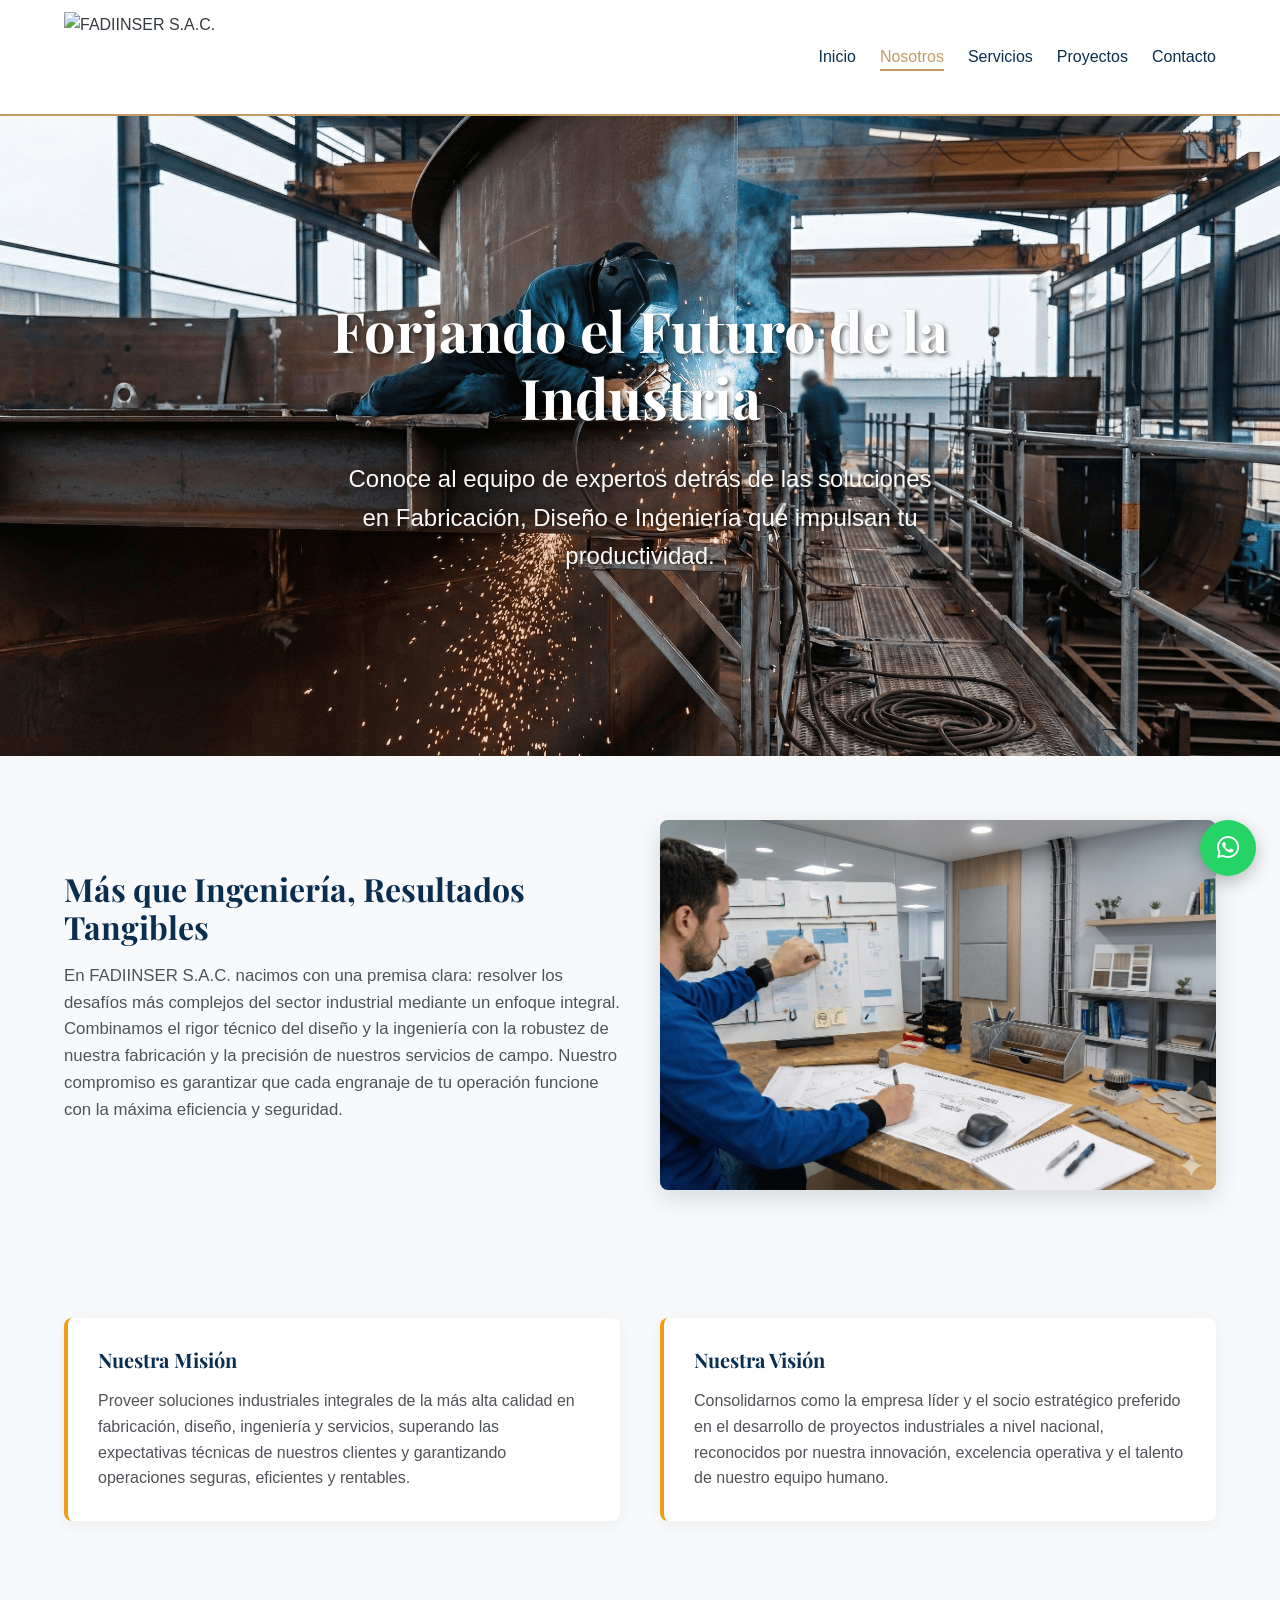
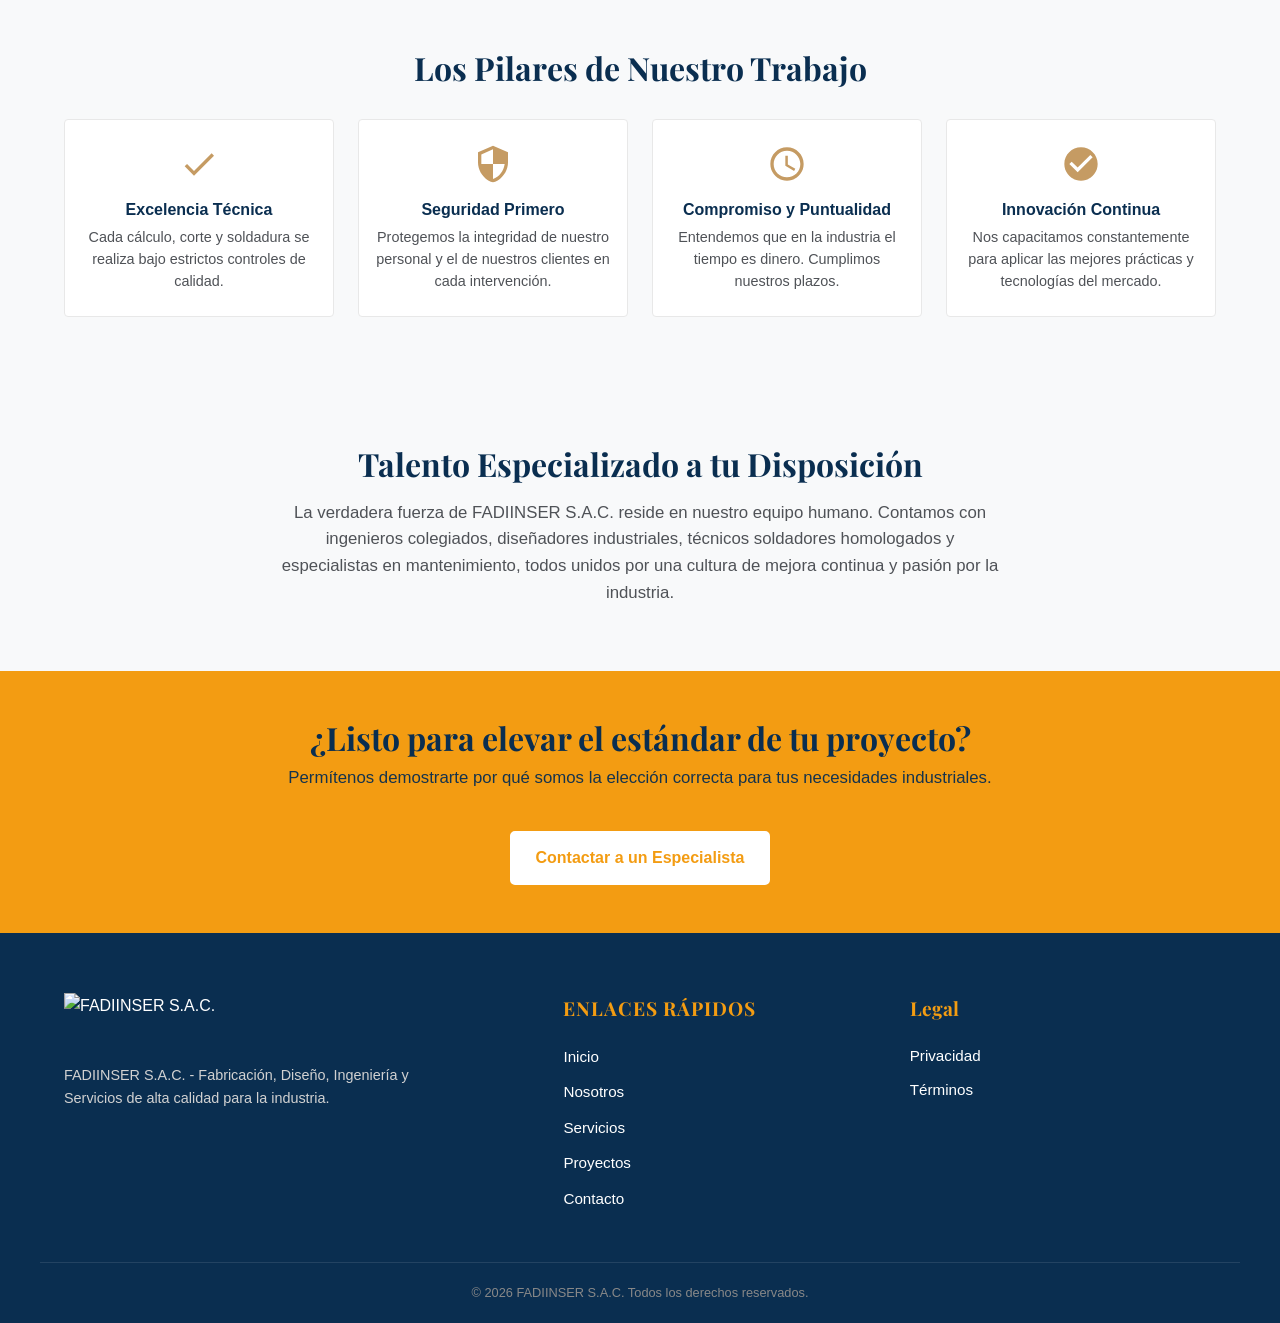
==== commit f63e9153: "confirmar" ====
--- a/nosotros.html
+++ b/nosotros.html
@@ -9,7 +9,7 @@
   <link rel="preconnect" href="https://fonts.gstatic.com" crossorigin>
   <link href="https://fonts.googleapis.com/css2?family=Playfair+Display:wght@600;700&family=Source+Sans+3:wght@400;500;600;700&display=swap" rel="stylesheet">
   <link rel="stylesheet" href="https://cdnjs.cloudflare.com/ajax/libs/font-awesome/6.5.1/css/all.min.css" integrity="sha512-DTOQO9RWCH3ppGqcWaEA1BIZOC6xxalwEsw9c2QQeAIftl+Vegovlnee1c9QX4TctnWMn13TZye+giMm8e2LwA==" crossorigin="anonymous" referrerpolicy="no-referrer" />
-  <link rel="stylesheet" href="css/styles.css">
+  <link rel="stylesheet" href="styles.css">
 </head>
 <body>
 
--- a/styles.css
+++ b/styles.css
@@ -0,0 +1,1044 @@
+/* ============================================
+   FADIINSER S.A.C. - Estilos Corporativos
+   Paleta: #0A2E50 | #C59B63 | #4F5257 | #F39C12
+   ============================================ */
+
+:root {
+  --color-primary: #0A2E50;
+  --color-secondary: #C59B63;
+  --color-neutral: #4F5257;
+  --color-cta: #F39C12;
+  --color-white: #ffffff;
+  --color-light: #f8f9fa;   /* fondo principal (blanco humo) */
+  --color-alt: #e9ecef;     /* gris perla para secciones alternas */
+  --color-text-light: #e8e8e8;
+  --font-heading: 'Playfair Display', 'Georgia', serif;
+  --font-body: 'Inter', 'Segoe UI', sans-serif;
+  --max-width: 1200px;
+  --section-padding: 4rem 1.5rem;
+  --transition: 0.3s ease;
+  --header-offset: 5rem;
+}
+
+*, *::before, *::after {
+  box-sizing: border-box;
+  margin: 0;
+  padding: 0;
+}
+
+html {
+  scroll-behavior: smooth;
+}
+
+body {
+  font-family: var(--font-body);
+  font-size: 1rem;
+  line-height: 1.6;
+  color: #343a40; /* gris oscuro para párrafos */
+  background: var(--color-light);
+  overflow-x: hidden;
+}
+
+img {
+  max-width: 100%;
+  height: auto;
+  display: block;
+}
+
+a {
+  color: inherit;
+  text-decoration: none;
+  transition: color var(--transition), opacity var(--transition);
+}
+
+ul {
+  list-style: none;
+}
+
+/* Tipografía */
+h1, h2, h3 {
+  font-family: var(--font-heading);
+  color: var(--color-primary);
+  font-weight: 700;
+  line-height: 1.2;
+}
+
+h1 { font-size: clamp(2rem, 5vw, 2.75rem); }
+h2 { font-size: clamp(1.5rem, 4vw, 2rem); margin-bottom: 1rem; }
+h3 { font-size: 1.25rem; margin-bottom: 0.75rem; }
+
+/* Botones */
+.btn {
+  display: inline-block;
+  padding: 0.875rem 1.75rem;
+  font-family: var(--font-body);
+  font-weight: 600;
+  font-size: 1rem;
+  border-radius: 4px;
+  border: 2px solid transparent;
+  cursor: pointer;
+  transition: background var(--transition), color var(--transition), border-color var(--transition), transform 0.2s ease;
+}
+
+.btn:hover {
+  transform: translateY(-2px);
+  background-color: #C59B63; /* Usando tu paleta dorada */
+  border-color: #0A2E50;
+}
+
+.btn-primary {
+  background: var(--color-cta);
+  color: var(--color-primary);
+  border-color: var(--color-cta);
+}
+
+.btn-primary:hover {
+  background: #e08e0b;
+  border-color: #e08e0b;
+  color: var(--color-primary);
+}
+
+.btn-secondary {
+  background: transparent;
+  color: #ffffff;
+  border-color: #ffffff;
+}
+
+.btn-secondary:hover {
+  background: rgba(255,255,255,0.2);
+  color: #ffffff;
+}
+
+/* Navegación */
+.site-header {
+  position: sticky;
+  top: 0;
+  left: 0;
+  right: 0;
+  z-index: 1000;
+  background: rgba(255,255,255,0.95);
+  backdrop-filter: blur(10px);
+  border-bottom: 2px solid var(--color-secondary);
+}
+
+.site-header .container {
+  display: flex;
+  align-items: center;
+  justify-content: space-between;
+  max-width: var(--max-width);
+  margin: 0 auto;
+  padding: 0.75rem 1.5rem;
+}
+
+.logo-header {
+  height: 90px;
+  width: auto;
+}
+
+.nav-main ul {
+  display: flex;
+  gap: 1.5rem;
+  align-items: center;
+}
+
+.nav-main a {
+  color: var(--color-primary);
+  font-weight: 500;
+  padding: 0.25rem 0;
+  border-bottom: 2px solid transparent;
+}
+
+.nav-main a:hover,
+.nav-main a.active {
+  color: var(--color-secondary);
+  border-bottom-color: var(--color-secondary);
+}
+
+/* Hero Home */
+.hero {
+  min-height: 100vh;
+  display: flex;
+  align-items: center;
+  justify-content: center;
+  text-align: center;
+  position: relative;
+  background: linear-gradient(rgba(10, 46, 80, 0.6), rgba(0, 0, 0, 0.6)), url("../img/Portada.png") center/cover no-repeat;
+  padding: 6rem 1.5rem 4rem;
+}
+
+.hero .container {
+  position: relative;
+  z-index: 1;
+  max-width: 750px;
+}
+
+.hero h1 {
+  color: #ffffff;
+  margin-bottom: 1rem;
+}
+
+.hero .hero-subtitle {
+  color: var(--color-text-light);
+  font-size: 1.125rem;
+  margin-bottom: 2rem;
+  max-width: 600px;
+  margin-left: auto;
+  margin-right: auto;
+}
+
+.hero-buttons {
+  display: flex;
+  flex-wrap: wrap;
+  gap: 1rem;
+  justify-content: center;
+}
+
+/* Cintillo de Confianza */
+.trust-strip {
+  background: var(--color-light);
+  padding: 2rem 1.5rem;
+  border-top: 3px solid var(--color-secondary);
+  border-bottom: 3px solid var(--color-secondary);
+}
+
+.trust-strip .container {
+  max-width: var(--max-width);
+  margin: 0 auto;
+  display: grid;
+  grid-template-columns: repeat(3, 1fr);
+  gap: 2rem;
+  text-align: center;
+}
+
+.trust-item {
+  padding: 0 1rem;
+}
+
+.trust-item svg {
+  width: 48px;
+  height: 48px;
+  margin: 0 auto 0.75rem;
+  display: block;
+  color: var(--color-secondary);
+}
+
+.trust-item h3 {
+  font-size: 1rem;
+  color: var(--color-primary);
+  margin-bottom: 0.25rem;
+}
+
+.trust-item p {
+  font-size: 0.9rem;
+  color: var(--color-neutral);
+}
+
+/* Secciones genéricas */
+.section {
+  padding: var(--section-padding);
+}
+
+/* Compensar header fijo al hacer scroll a anclas (#servicios, #proyectos, #contacto, etc.) */
+section[id] {
+  scroll-margin-top: var(--header-offset);
+}
+
+/* Alternancia de fondos para profundidad sutil */
+.about-summary,
+.contact-section {
+  background: var(--color-light);
+}
+
+.projects-section,
+.mission-vision {
+  background: var(--color-alt);
+}
+
+.container {
+  max-width: var(--max-width);
+  margin: 0 auto;
+  padding: 0 1.5rem;
+}
+
+.section-title {
+  text-align: center;
+  margin-bottom: 2rem;
+}
+
+.section-title h2 {
+  margin-bottom: 0.5rem;
+}
+
+.section-title .subtitle {
+  color: var(--color-neutral);
+  font-size: 1.05rem;
+}
+
+/* Quiénes Somos (resumen) */
+.about-summary {
+  background: var(--color-white);
+}
+
+.about-summary .content-wrap {
+  max-width: 720px;
+  margin: 0 auto;
+  text-align: center;
+}
+
+.about-summary p {
+  color: var(--color-neutral);
+  margin-bottom: 1.5rem;
+  font-size: 1.05rem;
+}
+
+.link-cta {
+  color: var(--color-cta) !important;
+  font-weight: 600;
+  border-bottom: 2px solid var(--color-cta);
+  padding-bottom: 2px;
+}
+
+.link-cta:hover {
+  opacity: 0.85;
+}
+
+
+
+.metric h3 {
+  margin-bottom: 0.5rem;
+}
+
+.metric p {
+  color: var(--color-neutral);
+  font-size: 0.95rem;
+}
+
+/* Grid Servicios */
+.services-grid {
+  display: grid;
+  grid-template-columns: repeat(4, 1fr);
+  gap: 1.5rem;
+  margin-top: 2rem;
+}
+
+.service-card {
+  background: var(--color-white);
+  border: 1px solid #e0e0e0;
+  border-top: 4px solid var(--color-secondary);
+  padding: 1.75rem;
+  border-radius: 4px;
+  transition: box-shadow var(--transition), transform var(--transition);
+}
+
+.service-card:hover {
+  box-shadow: 0 8px 24px rgba(10, 46, 80, 0.12);
+  transform: translateY(-5px);
+}
+
+.service-icon {
+  font-size: 2rem;
+  color: var(--color-secondary);
+  margin-bottom: 0.75rem;
+}
+
+.service-card h3 {
+  color: var(--color-primary);
+  margin-bottom: 0.75rem;
+  font-family: var(--font-body);
+  font-weight: 700;
+}
+
+.service-card p {
+  color: var(--color-neutral);
+  font-size: 0.95rem;
+  margin-bottom: 1rem;
+}
+
+.service-card a {
+  color: var(--color-cta);
+  font-weight: 600;
+  font-size: 0.95rem;
+}
+
+.service-card a:hover {
+  text-decoration: underline;
+}
+
+/* Proyectos Destacados */
+.projects-section {
+  background: var(--color-light);
+}
+
+.projects-gallery {
+  display: grid;
+  grid-template-columns: repeat(3, 1fr);
+  gap: 1.5rem;
+  margin-top: 2rem;
+}
+
+.project-item {
+  position: relative;
+  border-radius: 4px;
+  overflow: hidden;
+  aspect-ratio: 4/3;
+  background: var(--color-neutral);
+}
+
+.project-item img {
+  width: 100%;
+  height: 100%;
+  object-fit: cover;
+  transition: transform var(--transition);
+}
+
+.project-item .caption {
+  position: absolute;
+  bottom: 0;
+  left: 0;
+  right: 0;
+  padding: 1.25rem;
+  background: linear-gradient(to top, rgba(10, 46, 80, 0.9), rgba(10, 46, 80, 0));
+  color: var(--color-white);
+  font-weight: 600;
+  font-size: 1rem;
+  transition: transform var(--transition), opacity var(--transition);
+  transform: translateY(100%);
+  opacity: 0;
+}
+
+.project-item::after {
+  content: '';
+  position: absolute;
+  inset: 0;
+  background: linear-gradient(to top, rgba(10, 46, 80, 0.7), transparent);
+  opacity: 0;
+  transition: opacity var(--transition);
+}
+
+.project-item:hover img {
+  transform: scale(1.08);
+}
+
+.project-item:hover::after,
+.project-item:hover .caption {
+  opacity: 1;
+}
+
+.project-item:hover .caption {
+  transform: translateY(0);
+}
+
+/* Contacto */
+.contact-section .container {
+  display: grid;
+  grid-template-columns: 1fr 1fr;
+  gap: 3rem;
+  align-items: start;
+}
+
+.contact-info h2 {
+  margin-bottom: 1rem;
+}
+
+.contact-info p {
+  color: var(--color-neutral);
+  margin-bottom: 1.5rem;
+}
+
+.contact-form {
+  background: var(--color-light);
+  padding: 2rem;
+  border-radius: 4px;
+  border-top: 4px solid var(--color-secondary);
+}
+
+.contact-form label {
+  display: block;
+  font-weight: 600;
+  color: var(--color-primary);
+  margin-bottom: 0.35rem;
+  font-size: 0.95rem;
+}
+
+.contact-form input,
+.contact-form textarea {
+  width: 100%;
+  padding: 0.75rem;
+  margin-bottom: 1rem;
+  border: 1px solid #ccc;
+  border-radius: 4px;
+  font-family: var(--font-body);
+  font-size: 1rem;
+}
+
+.contact-form textarea {
+  min-height: 120px;
+  resize: vertical;
+}
+
+.contact-form button[type="submit"] {
+  width: 100%;
+  padding: 0.875rem;
+  background: var(--color-cta);
+  color: var(--color-primary);
+  border: none;
+  font-weight: 600;
+  font-size: 1rem;
+  border-radius: 4px;
+  cursor: pointer;
+  transition: background var(--transition);
+}
+
+.contact-form button[type="submit"]:hover {
+  background: #e08e0b;
+}
+
+.whatsapp-btn {
+  margin-bottom: 1.5rem;
+}
+
+/* Botón flotante de WhatsApp */
+.whatsapp-float {
+  position: fixed;
+  right: 1.5rem;
+  bottom: 1.5rem;
+  width: 56px;
+  height: 56px;
+  border-radius: 50%;
+  background-color: #25d366;
+  display: flex;
+  align-items: center;
+  justify-content: center;
+  color: #ffffff;
+  font-size: 1.6rem;
+  box-shadow: 0 6px 18px rgba(0,0,0,0.25);
+  z-index: 1500;
+  transition: transform var(--transition), box-shadow var(--transition), opacity var(--transition);
+}
+
+.whatsapp-float:hover {
+  transform: translateY(-3px);
+  box-shadow: 0 10px 26px rgba(0,0,0,0.3);
+  opacity: 0.9;
+}
+
+/* Footer */
+.site-footer {
+  background: var(--color-primary);
+  color: var(--color-text-light);
+  padding: 3rem 1.5rem 1.5rem;
+}
+
+.footer-grid {
+  max-width: var(--max-width);
+  margin: 0 auto 2rem;
+  display: grid;
+  grid-template-columns: 2fr 1fr;
+  gap: 2rem;
+  align-items: start;
+}
+
+.footer-brand img {
+  height: 56px;
+  width: auto;
+  margin-bottom: 0.75rem;
+}
+
+.footer-brand p {
+  font-size: 0.95rem;
+  max-width: 400px;
+  line-height: 1.5;
+  color: rgba(255,255,255,0.9);
+}
+
+.footer-links h4 {
+  color: var(--color-white);
+  font-size: 0.9rem;
+  text-transform: uppercase;
+  letter-spacing: 0.05em;
+  margin-bottom: 1rem;
+  font-family: var(--font-body);
+}
+
+.footer-links ul {
+  display: block;         /* Lista en columna */
+  padding-left: 0;
+  margin: 0;
+}
+
+.footer-links ul li + li {
+  margin-top: 0.35rem;    /* Espaciado vertical entre enlaces */
+}
+
+.footer-links a {
+  color: rgba(255,255,255,0.85);
+  font-size: 0.95rem;
+}
+
+.footer-links a:hover {
+  color: var(--color-secondary);
+}
+
+.footer-bottom {
+  max-width: var(--max-width);
+  margin: 0 auto;
+  padding-top: 1.5rem;
+  border-top: 1px solid rgba(255,255,255,0.15);
+  text-align: center;
+  font-size: 0.9rem;
+  color: rgba(255,255,255,0.75);
+}
+
+/* ========== PÁGINA NOSOTROS ========== */
+
+.hero-about {
+  min-height: 60vh;
+  display: flex;
+  align-items: center;
+  justify-content: center;
+  text-align: center;
+  position: relative;
+  background: linear-gradient(to bottom,rgba(10, 46, 80, 0.5), rgba(0, 0, 0, 0.7)), url('../img/proyecto-tanques-mezcla.png') center/cover no-repeat;
+  z-index: 1;
+  padding: 7rem 1.5rem 4rem;
+}
+
+.hero-about .container {
+  position: relative;
+  z-index: 2;
+}
+
+/* =========================================
+   SOLUCIÓN DE CONTRASTE: SOMBRA DE TEXTO
+   ========================================= */
+
+/* Aplica una sombra suave a todos los textos dentro de tu banner principal */
+.hero.hero-about h1,
+.hero.hero-about p,
+.hero.hero-about .hero-subtitle {
+  /* text-shadow: x-offset y-offset blur color */
+  text-shadow: 2px 2px 4px rgba(0, 0, 0, 0.6);
+}
+.hero-about h1 {
+  color: var(--color-white);
+  margin-bottom: 0.75rem;
+}
+
+.hero-about .hero-subtitle {
+  color: var(--color-text-light);
+  font-size: 1.125rem;
+  max-width: 600px;
+  margin: 0 auto;
+}
+
+/* Identidad */
+.identity-section .content-wrap {
+  display: grid;
+  grid-template-columns: 1fr 1fr;
+  gap: 2.5rem;
+  align-items: center;
+}
+
+.identity-section .text-block p {
+  color: var(--color-neutral);
+  font-size: 1.05rem;
+  margin-bottom: 1rem;
+}
+
+.identity-section .visual-block {
+  border-radius: 4px;
+  overflow: hidden;
+  box-shadow: 0 8px 24px rgba(10, 46, 80, 0.15);
+}
+
+.identity-section .visual-block img {
+  width: 100%;
+  height: 100%;
+  object-fit: cover;
+}
+
+/* Misión y Visión */
+.mission-vision {
+  background: var(--color-light);
+}
+
+.mission-vision .container {
+  display: grid;
+  grid-template-columns: 1fr 1fr;
+  gap: 2rem;
+}
+
+.mission-vision .column {
+  background: var(--color-white);
+  padding: 2rem;
+  border-radius: 4px;
+  border-left: 4px solid var(--color-secondary);
+  transition: box-shadow var(--transition), transform var(--transition);
+}
+
+.mission-vision .column:hover {
+  box-shadow: 0 8px 24px rgba(10, 46, 80, 0.12);
+  transform: translateY(-5px);
+}
+.mission-vision h3 {
+  margin-bottom: 1rem;
+}
+
+.mission-vision p {
+  color: var(--color-neutral);
+  font-size: 1rem;
+}
+
+/* Valores (4 columnas) */
+.values-grid {
+  display: grid;
+  grid-template-columns: repeat(4, 1fr);
+  gap: 1.5rem;
+  margin-top: 2rem;
+}
+
+.value-card {
+  text-align: center;
+  padding: 1.5rem 1rem;
+  background: var(--color-white);
+  border: 1px solid #e8e8e8;
+  border-radius: 4px;
+  transition: box-shadow var(--transition);
+}
+
+.value-card:hover {
+  box-shadow: 0 6px 20px rgba(10, 46, 80, 0.1);
+}
+
+.value-card svg {
+  width: 40px;
+  height: 40px;
+  margin: 0 auto 1rem;
+  display: block;
+  color: var(--color-secondary);
+}
+
+.value-card h3 {
+  font-size: 1rem;
+  color: var(--color-primary);
+  margin-bottom: 0.5rem;
+  font-family: var(--font-body);
+}
+
+.value-card p {
+  color: var(--color-neutral);
+  font-size: 0.9rem;
+  line-height: 1.5;
+}
+
+/* Equipo */
+.team-section {
+  background: var(--color-light);
+}
+
+.team-section .content-wrap {
+  max-width: 720px;
+  margin: 0 auto;
+  text-align: center;
+}
+
+.team-section p {
+  color: var(--color-neutral);
+  font-size: 1.05rem;
+}
+
+/* CTA Cierre Nosotros */
+.cta-strip {
+  background: var(--color-cta);
+  padding: 3rem 1.5rem;
+  text-align: center;
+}
+
+.cta-strip h2 {
+  color: var(--color-primary);
+  margin-bottom: 0.5rem;
+}
+
+.cta-strip p {
+  color: var(--color-primary);
+  margin-bottom: 1.5rem;
+  font-size: 1.05rem;
+  opacity: 0.95;
+}
+
+.cta-strip .btn {
+  background: var(--color-white);
+  color: var(--color-primary);
+  border-color: var(--color-white);
+}
+
+.cta-strip .btn:hover {
+  background: var(--color-primary);
+  color: var(--color-white);
+  border-color: var(--color-primary);
+}
+
+/* Placeholder imágenes */
+.hero-placeholder,
+.project-placeholder,
+.identity-placeholder {
+  background: linear-gradient(135deg, var(--color-neutral) 0%, var(--color-primary) 100%);
+  display: flex;
+  align-items: center;
+  justify-content: center;
+  color: rgba(255,255,255,0.6);
+  font-size: 0.9rem;
+  text-align: center;
+  padding: 2rem;
+}
+
+.project-placeholder { aspect-ratio: 4/3; }
+.identity-placeholder { min-height: 280px; }
+
+/* Responsive */
+@media (max-width: 992px) {
+  .services-grid {
+    grid-template-columns: repeat(2, 1fr);
+  }
+  .projects-gallery {
+    grid-template-columns: 1fr;
+  }
+  .contact-section .container {
+    grid-template-columns: 1fr;
+  }
+  .mission-vision .container {
+    grid-template-columns: 1fr;
+  }
+  .identity-section .content-wrap {
+    grid-template-columns: 1fr;
+  }
+  .values-grid {
+    grid-template-columns: repeat(2, 1fr);
+  }
+  .footer-grid {
+    grid-template-columns: 1fr;
+  }
+}
+
+@media (max-width: 768px) {
+  .trust-strip .container {
+    grid-template-columns: 1fr;
+  }
+  .services-grid {
+    grid-template-columns: 1fr;
+  }
+  .values-grid {
+    grid-template-columns: 1fr;
+  }
+  .hero-buttons {
+    flex-direction: column;
+  }
+  .hero-buttons .btn {
+    width: 100%;
+    max-width: 280px;
+  }
+  .nav-main ul {
+    gap: 1rem;
+  }
+}
+
+@media (max-width: 480px) {
+  :root {
+    --section-padding: 3rem 1rem;
+  }
+  .site-header .container {
+    flex-direction: column;
+    gap: 0.75rem;
+  }
+  .nav-main ul {
+    flex-wrap: wrap;
+    justify-content: center;
+  }
+}
+
+/* En tu archivo CSS */
+.logo-principal {
+  height: 80px; /* Ajusta este número según lo que necesites */
+  width: auto;  /* Esto mantiene la proporción de la imagen */
+}
+
+/* Estilos para la sección Quiénes Somos */
+.about-grid {
+  display: flex;
+  align-items: center; /* Centra todo verticalmente */
+  gap: 40px; /* Le da un respiro entre la foto y el texto */
+  padding: 40px 0;
+}
+
+.about-image {
+  flex: 1; /* Toma la mitad del ancho de la pantalla */
+}
+
+.about-image img {
+  width: 100%;
+  border-radius: 10px; /* Le da unos bordes redondeados elegantes */
+  box-shadow: 0 4px 15px rgba(0,0,0,0.1); /* Le pone una sombrita profesional */
+}
+
+.about-text {
+  flex: 1; /* Toma la otra mitad del ancho */
+}
+
+/* Sección Hero 'Nosotros' - Solución Exacta  portada*/
+.hero-about {
+  /* PASO CLAVE: Usamos la imagen como FONDO de la sección completa */
+  /* El linear-gradient aplica una capa azul oscuro transparente (0.7) para que el texto blanco resalte */
+  background: var(--color-primary) url("../img/hero-about.png") center/cover no-repeat;
+  
+  background-size: cover;       /* La imagen se estira para cubrir todo */
+  background-position: center;   /* La imagen se centra */
+  background-repeat: no-repeat; /* No se repite */
+  
+  /* Aumento de padding para darle altura profesional a la sección hero */
+  padding: 180px 0;             /* Mucho más espacio arriba y abajo */
+  
+  /* Centrado de todo el texto */
+  text-align: center;
+  color: #ffffff;               /* Texto blanco */
+}
+
+/* Alineación y estructura del contenedor interno */
+.hero-about .container {
+  max-width: 800px; /* Limitamos el ancho para que el texto no sea muy largo */
+  margin: 0 auto;    /* Centramos el contenedor */
+  display: flex;
+  flex-direction: column;
+  align-items: center; /* Centrado horizontal de los elementos flex */
+}
+
+/* Estilo para el título H1 centrado */
+.hero-about h1 {
+  font-size: 3.5rem; /* Título grande */
+  color: #ffffff;
+  margin-bottom: 30px;
+  font-weight: 700;
+}
+
+/* Estilo para el subtítulo P centrado */
+.hero-about .hero-subtitle {
+  font-size: 1.5rem; /* Subtítulo grande */
+  color: #fcfaf8;
+  line-height: 1.6;
+  margin: 0;
+}
+
+/* Estilos para el Footer (Referencia image_e51dc8.png) */
+.site-footer {
+  background-color: #0A2E50; /* Azul oscuro corporativo */
+  color: #ffffff;
+  padding: 60px 0 20px;
+}
+
+.footer-grid {
+  display: grid;
+  grid-template-columns: 1.5fr 1fr 1fr; /* Tres columnas */
+  gap: 40px;
+  margin-bottom: 40px;
+}
+
+/* Títulos en Ámbar Brillante como en la imagen */
+.site-footer h4 {
+  color: #F39C12; 
+  font-family: 'Playfair Display', serif;
+  margin-bottom: 20px;
+  font-size: 1.2rem;
+}
+
+.footer-brand p {
+  font-size: 0.9rem;
+  line-height: 1.6;
+  margin-top: 15px;
+  color: #d1d1d1;
+}
+
+.footer-links ul {
+  list-style: none;
+  padding: 0;
+}
+
+.footer-links li {
+  margin-bottom: 10px;
+}
+
+.footer-links a, .footer-contact a {
+  color: #ffffff;
+  text-decoration: none;
+  transition: color 0.3s;
+}
+
+.footer-links a:hover {
+  color: #F39C12;
+}
+
+.footer-contact p {
+  margin-bottom: 10px;
+  font-size: 0.95rem;
+}
+
+.footer-bottom {
+  border-top: 1px solid rgba(255, 255, 255, 0.1);
+  padding-top: 20px;
+  text-align: center;
+  font-size: 0.8rem;
+  color: #888;
+}
+
+/* Ajuste para el logo en el footer */
+.footer-logo {
+  height: 40px; /* Ajusta según el tamaño de tu logo */
+  width: auto;
+  filter: brightness(0) invert(1); /* Opcional: hace el logo blanco si es necesario */
+}
+
+/* Esto justifica todos los párrafos que estén dentro de about-text */
+.about-text p {
+  text-align: justify;
+  line-height: 1.6; /* Un poquito de espacio entre líneas para que se lea mejor */
+}
+
+.Services-grid p {
+  text-align: center;
+  line-height: 1.6; /* Un poquito de espacio entre líneas para que se lea mejor */
+}
+
+/* Clase universal para ocultar y preparar la animación */
+.revelar {
+  opacity: 0;
+  transform: translateY(40px); /* El elemento empieza 40px más abajo */
+  transition: all 0.8s ease-out; /* Animación fluida de 0.8 segundos */
+}
+
+/* Clase que el JavaScript agregará para hacer aparecer el elemento */
+.revelar.activo {
+  opacity: 1;
+  transform: translateY(0); /* Vuelve a su posición original */
+}
+
+  /* =========================================
+    ANIMACIONES AL SCROLL (INTERSECTION OBSERVER)
+    ========================================= */
+    .revelar {
+      opacity: 0;
+      transform: translateY(40px);
+      transition: all 0.8s ease-out;
+    }
+    
+    .revelar.activo {
+      opacity: 1;
+      transform: translateY(0);
+    }
+  
+  /* Opcional: Para que las tarjetas aparezcan con un pequeño retraso en cascada */
+  .services-grid .service-card:nth-child(1) { transition-delay: 0.1s; }
+  .services-grid .service-card:nth-child(2) { transition-delay: 0.2s; }
+  .services-grid .service-card:nth-child(3) { transition-delay: 0.3s; }
+  .services-grid .service-card:nth-child(4) { transition-delay: 0.4s; }
+  
+  .projects-gallery .project-item:nth-child(1) { transition-delay: 0.1s; }
+  .projects-gallery .project-item:nth-child(2) { transition-delay: 0.3s; }
+  .projects-gallery .project-item:nth-child(3) { transition-delay: 0.5s; }
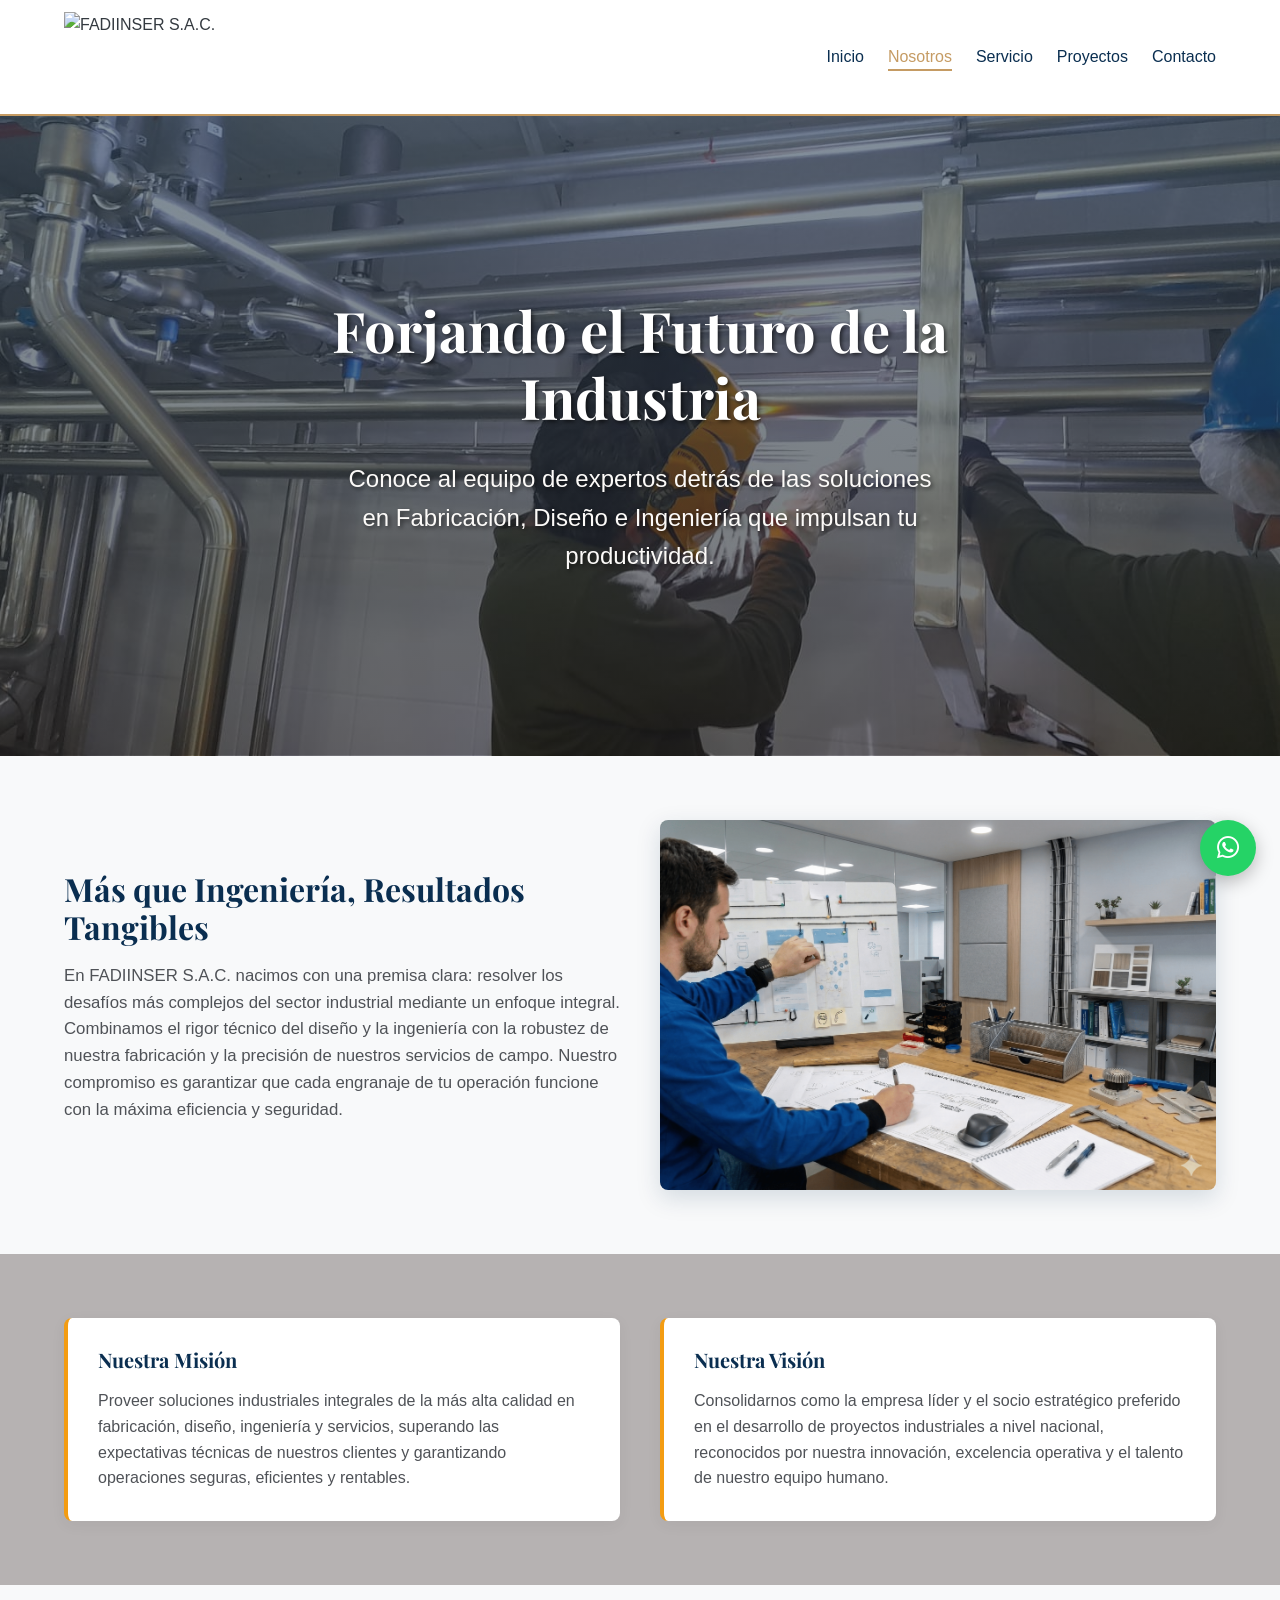
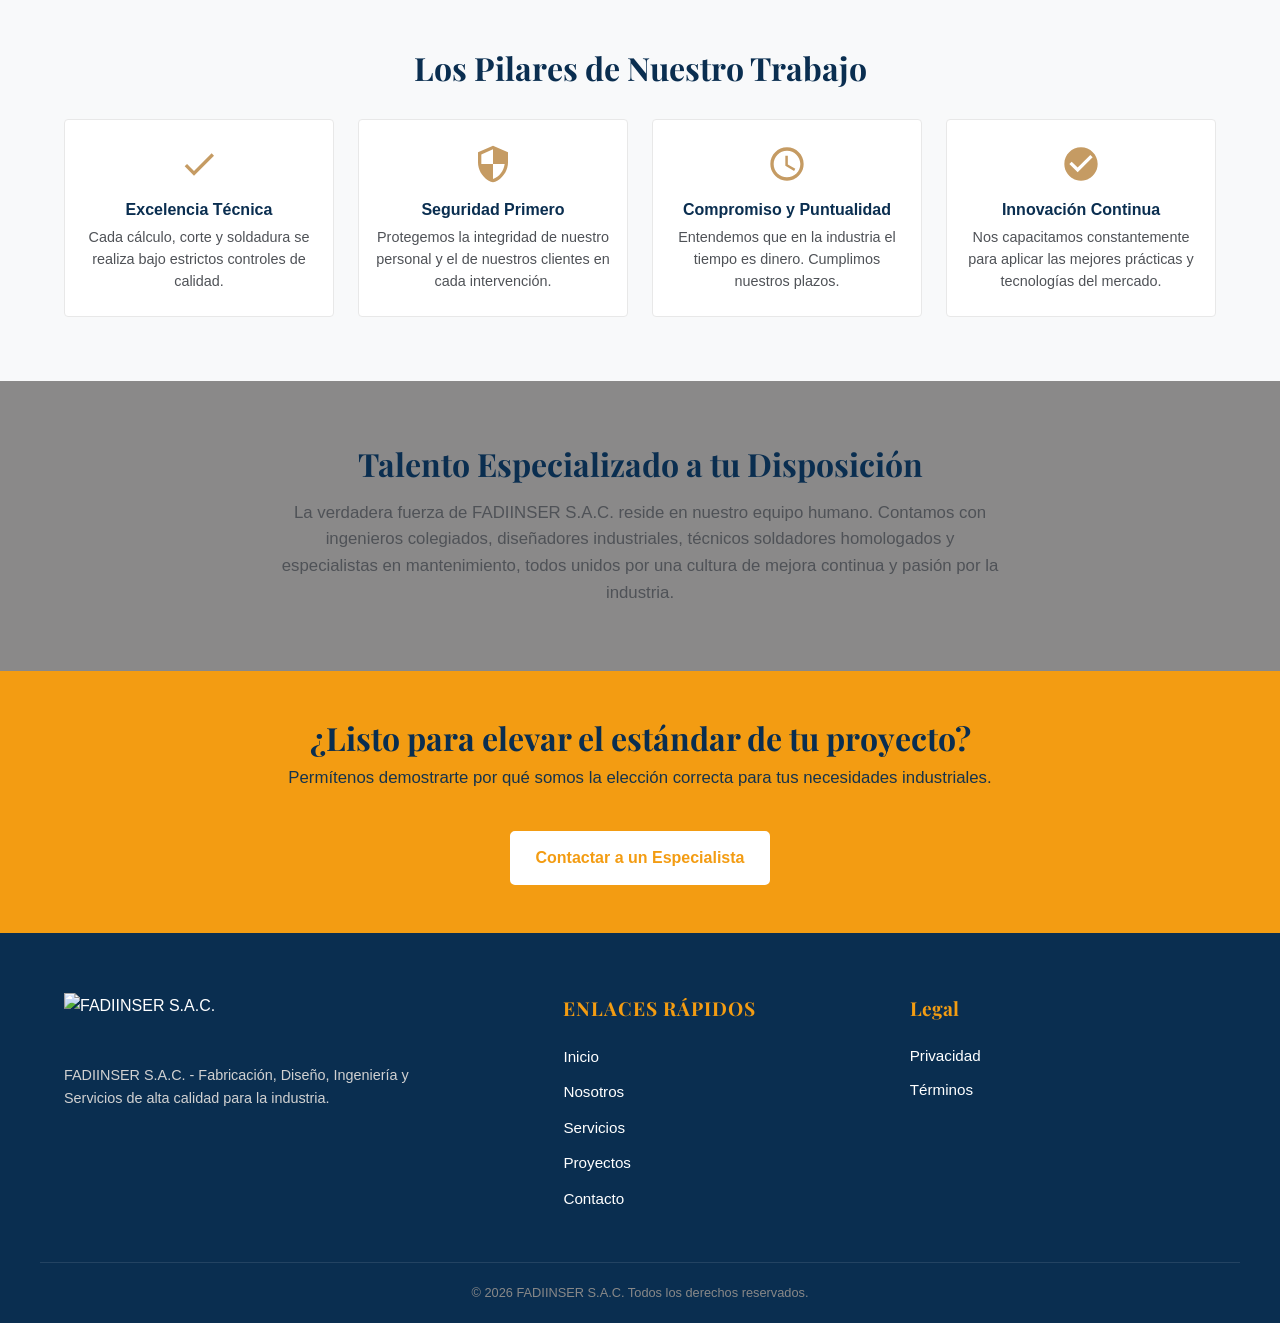
==== commit 72d0ca25: "cambio" ====
--- a/nosotros.html
+++ b/nosotros.html
@@ -26,7 +26,7 @@
         <ul>
           <li><a href="index.html">Inicio</a></li>
           <li><a href="nosotros.html" class="active">Nosotros</a></li>
-          <li><a href="index.html#servicios">Servicios</a></li>
+          <li><a href="servicio.html">Servicio</a></li>
           <li><a href="index.html#proyectos">Proyectos</a></li>
           <li><a href="index.html#contacto">Contacto</a></li>
         </ul>
--- a/styles.css
+++ b/styles.css
@@ -156,14 +156,26 @@
 
 /* Hero Home */
 .hero {
-  min-height: 100vh;
+  min-height: 100vh; /* Hace que ocupe toda la pantalla */
   display: flex;
+  justify-content: center;
   align-items: center;
-  justify-content: center;
   text-align: center;
-  position: relative;
-  background: linear-gradient(rgba(10, 46, 80, 0.6), rgba(0, 0, 0, 0.6)), url("../img/Portada.png") center/cover no-repeat;
-  padding: 6rem 1.5rem 4rem;
+  
+  /* 2. La configuración del fondo */
+  /* El linear-gradient crea una capa oscura semitransparente sobre tu imagen */
+  background-image: linear-gradient(rgba(48, 70, 90, 0.6), rgba(29, 28, 28, 0.6)), url('img/Portada.png');
+  
+  /* 3. Ajustes para que la imagen se vea bien */
+  background-size: cover; /* Hace que la imagen cubra todo el espacio sin deformarse */
+  background-position: center center; /* Centra la imagen */
+  background-repeat: no-repeat;
+}
+.hero::before {
+  content: '';
+  position: absolute;
+  inset: 0;
+ 
 }
 
 .hero .container {
@@ -598,7 +610,7 @@
   justify-content: center;
   text-align: center;
   position: relative;
-  background: linear-gradient(to bottom,rgba(10, 46, 80, 0.5), rgba(0, 0, 0, 0.7)), url('../img/proyecto-tanques-mezcla.png') center/cover no-repeat;
+  background: linear-gradient(to bottom,rgba(10, 46, 80, 0.5), rgba(0, 0, 0, 0.7)), url('.WhatsApp Image 2022-10-11 at 11.43.55 AM.jpeg.') center/cover no-repeat;
   z-index: 1;
   padding: 7rem 1.5rem 4rem;
 }
@@ -659,7 +671,7 @@
 
 /* Misión y Visión */
 .mission-vision {
-  background: var(--color-light);
+  background: #b6b2b2;
 }
 
 .mission-vision .container {
@@ -669,7 +681,7 @@
 }
 
 .mission-vision .column {
-  background: var(--color-white);
+  background: #b6b2b2;
   padding: 2rem;
   border-radius: 4px;
   border-left: 4px solid var(--color-secondary);
@@ -733,7 +745,7 @@
 
 /* Equipo */
 .team-section {
-  background: var(--color-light);
+  background: #8a8989;
 }
 
 .team-section .content-wrap {
@@ -876,8 +888,10 @@
 
 .about-image img {
   width: 100%;
-  border-radius: 10px; /* Le da unos bordes redondeados elegantes */
-  box-shadow: 0 4px 15px rgba(0,0,0,0.1); /* Le pone una sombrita profesional */
+  max-height: 450px;     /* Límite de altura para que no sea tan larga */
+  object-fit: cover;     /* Ajusta la imagen sin deformarla */
+  border-radius: 12px;   /* Bordes redondeados elegantes */
+  box-shadow: 0 4px 15px rgba(0,0,0,0.1); /* Sombrita profesional */
 }
 
 .about-text {
@@ -888,7 +902,9 @@
 .hero-about {
   /* PASO CLAVE: Usamos la imagen como FONDO de la sección completa */
   /* El linear-gradient aplica una capa azul oscuro transparente (0.7) para que el texto blanco resalte */
-  background: var(--color-primary) url("../img/hero-about.png") center/cover no-repeat;
+ /*background: linear-gradient(rgba(19, 29, 39, 0.7), rgba(24, 31, 37, 0.7)), url("../ background-image: linear-gradient(rgba(48, 70, 90, 0.6), rgba(29, 28, 28, 0.6)), url('img/Portada.png');") center/cover no-repeat;*/
+  background-image: linear-gradient(rgba(48, 70, 90, 0.6), rgba(29, 28, 28, 0.6)), url('portada2.jpeg');
+ 
   
   background-size: cover;       /* La imagen se estira para cubrir todo */
   background-position: center;   /* La imagen se centra */
@@ -1006,32 +1022,19 @@
   line-height: 1.6; /* Un poquito de espacio entre líneas para que se lea mejor */
 }
 
-/* Clase universal para ocultar y preparar la animación */
+/* =========================================
+   ANIMACIONES AL SCROLL (INTERSECTION OBSERVER)
+   ========================================= */
 .revelar {
   opacity: 0;
-  transform: translateY(40px); /* El elemento empieza 40px más abajo */
-  transition: all 0.8s ease-out; /* Animación fluida de 0.8 segundos */
-}
-
-/* Clase que el JavaScript agregará para hacer aparecer el elemento */
+  transform: translateY(40px);
+  transition: all 0.8s ease-out;
+}
+
 .revelar.activo {
   opacity: 1;
-  transform: translateY(0); /* Vuelve a su posición original */
-}
-
-  /* =========================================
-    ANIMACIONES AL SCROLL (INTERSECTION OBSERVER)
-    ========================================= */
-    .revelar {
-      opacity: 0;
-      transform: translateY(40px);
-      transition: all 0.8s ease-out;
-    }
-    
-    .revelar.activo {
-      opacity: 1;
-      transform: translateY(0);
-    }
+  transform: translateY(0);
+}
   
   /* Opcional: Para que las tarjetas aparezcan con un pequeño retraso en cascada */
   .services-grid .service-card:nth-child(1) { transition-delay: 0.1s; }
@@ -1041,4 +1044,177 @@
   
   .projects-gallery .project-item:nth-child(1) { transition-delay: 0.1s; }
   .projects-gallery .project-item:nth-child(2) { transition-delay: 0.3s; }
-  .projects-gallery .project-item:nth-child(3) { transition-delay: 0.5s; }+  .projects-gallery .project-item:nth-child(3) { transition-delay: 0.5s; }
+
+
+  /* =========================================
+   PÁGINA CATÁLOGO DE SERVICIOS
+   ========================================= */
+.services-catalog {
+    background-color: #fcfbfa; /* Un fondo cálido muy claro, como en tu imagen */
+    padding-top: 6rem;
+}
+
+.catalog-header {
+    border-bottom: 1px solid #e0e0e0;
+    padding-bottom: 2rem;
+    margin-bottom: 4rem;
+}
+
+.catalog-subtitle {
+    color: var(--color-cta); /* Tu color #F39C12 */
+    font-weight: 700;
+    letter-spacing: 1px;
+    font-size: 0.85rem;
+    text-transform: uppercase;
+}
+
+/* Layout Principal de la Categoría */
+.category-block {
+    display: grid;
+    grid-template-columns: 280px 1fr; /* Izquierda 280px, Derecha el resto */
+    gap: 4rem;
+    margin-bottom: 4rem;
+}
+
+.category-info .cat-icon {
+    background: #e8f0eb; /* Fondo suave para el icono */
+    width: 50px;
+    height: 50px;
+    display: flex;
+    align-items: center;
+    justify-content: center;
+    border-radius: 6px;
+    margin-bottom: 1.5rem;
+}
+
+.category-info h2 {
+    font-size: 1.8rem;
+    margin-bottom: 1rem;
+}
+
+.category-info p {
+    color: var(--color-neutral);
+    font-size: 0.95rem;
+}
+
+/* Grilla de Tarjetas a la derecha */
+.category-cards {
+    display: grid;
+    grid-template-columns: repeat(2, 1fr); /* 2 columnas de tarjetas */
+    gap: 2rem;
+}
+
+.catalog-card {
+    background: var(--color-white);
+    border: 1px solid #eaeaea;
+    border-radius: 4px;
+    padding: 2rem;
+    box-shadow: 0 4px 15px rgba(0,0,0,0.03);
+}
+
+.catalog-card h3 {
+    font-family: var(--font-body);
+    font-size: 1.1rem;
+    color: var(--color-primary);
+    margin-bottom: 0.5rem;
+}
+
+.catalog-card p {
+    font-size: 0.9rem;
+    color: var(--color-neutral);
+    margin-bottom: 1.5rem;
+}
+
+/* Lista con checks */
+.check-list {
+    margin-bottom: 2rem;
+}
+
+.check-list li {
+    position: relative;
+    padding-left: 24px;
+    font-size: 0.85rem;
+    color: #555;
+    margin-bottom: 0.5rem;
+}
+
+.check-list li::before {
+    content: '✓'; /* Puedes cambiarlo por un icono SVG si prefieres */
+    position: absolute;
+    left: 0;
+    color: #5ab280; /* Color verde del check */
+    font-weight: bold;
+}
+
+/* Mini Galería dentro de la tarjeta */
+.card-gallery {
+    display: grid;
+    grid-template-columns: 1fr 1fr;
+    gap: 8px;
+    border-radius: 8px;
+    overflow: hidden;
+}
+
+.card-gallery img {
+    width: 100%;
+    height: 100%;
+    object-fit: cover;
+}
+
+.img-main {
+    aspect-ratio: 1 / 1; /* Cuadrado perfecto */
+}
+
+.img-column {
+    display: grid;
+    grid-template-rows: 1fr 1fr;
+    gap: 8px;
+}
+
+.img-more {
+    position: relative;
+}
+
+.img-more .overlay {
+    position: absolute;
+    inset: 0;
+    background: rgba(0,0,0,0.7);
+    color: white;
+    display: flex;
+    flex-direction: column;
+    align-items: center;
+    justify-content: center;
+    font-weight: 700;
+    font-size: 1.2rem;
+    cursor: pointer;
+    transition: background var(--transition);
+}
+
+.img-more .overlay span {
+    font-size: 0.6rem;
+    letter-spacing: 1px;
+}
+
+.img-more .overlay:hover {
+    background: rgba(0,0,0,0.85);
+}
+
+/* Responsive para pantallas pequeñas */
+@media (max-width: 992px) {
+    .category-block {
+        grid-template-columns: 1fr; /* Una sola columna en tablets/móviles */
+        gap: 2rem;
+        border-bottom: 1px solid #e0e0e0;
+        padding-bottom: 3rem;
+    }
+    .category-info h2 {
+        font-size: 1.5rem;
+    }
+}
+
+@media (max-width: 768px) {
+    .category-cards {
+        grid-template-columns: 1fr; /* Tarjetas en una columna en celular */
+    }
+}
